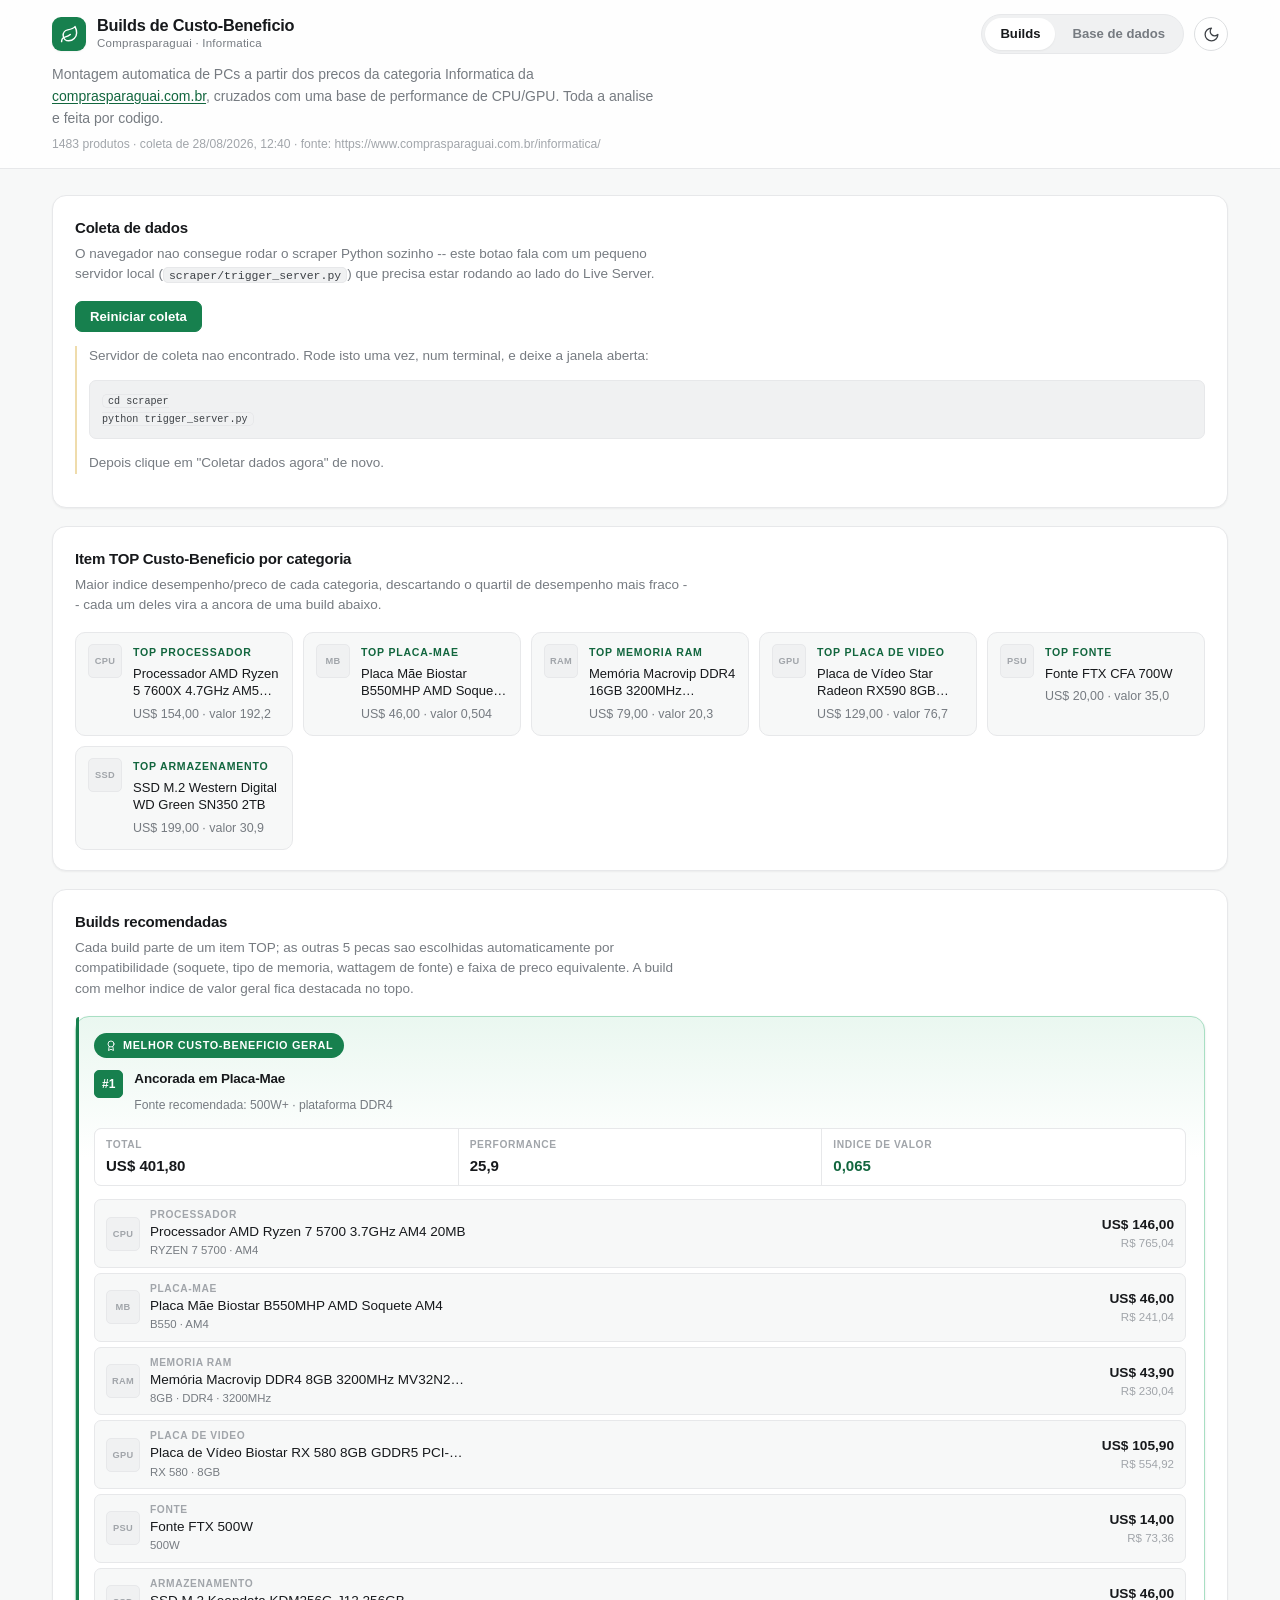
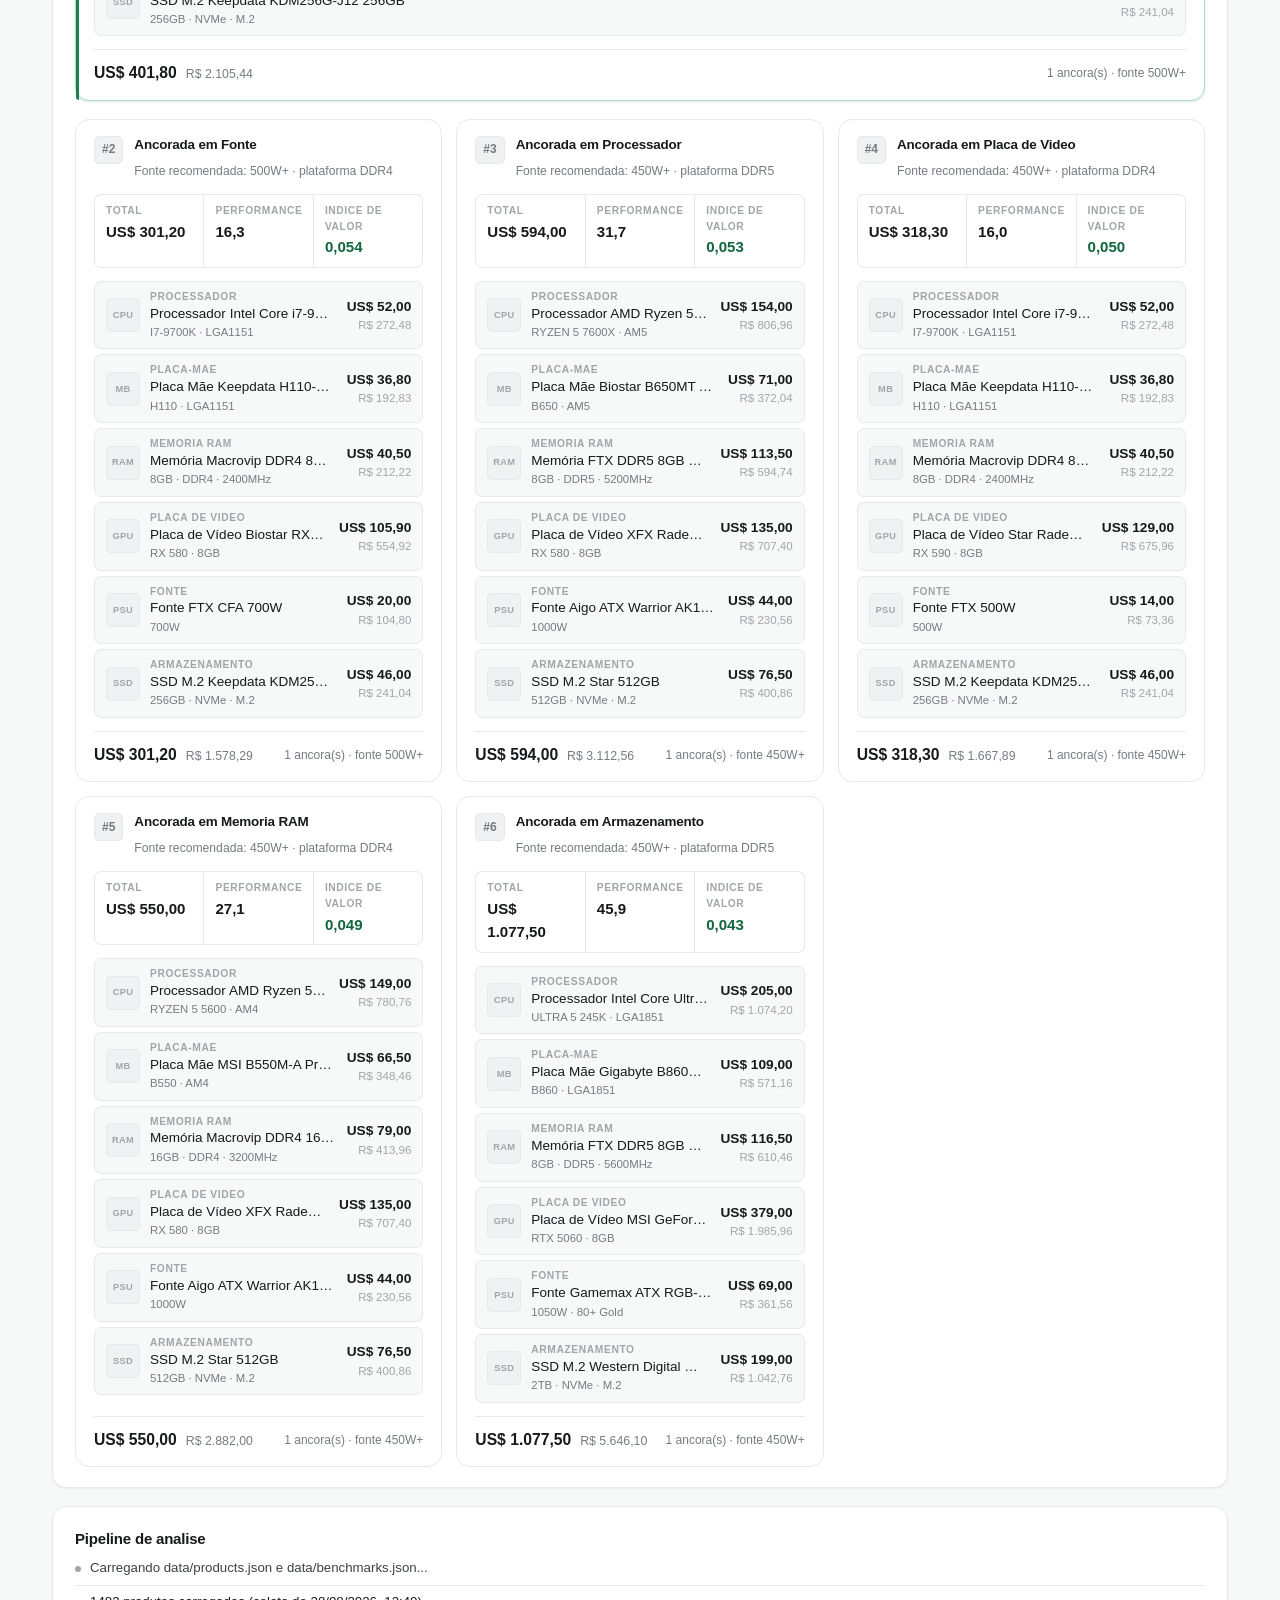
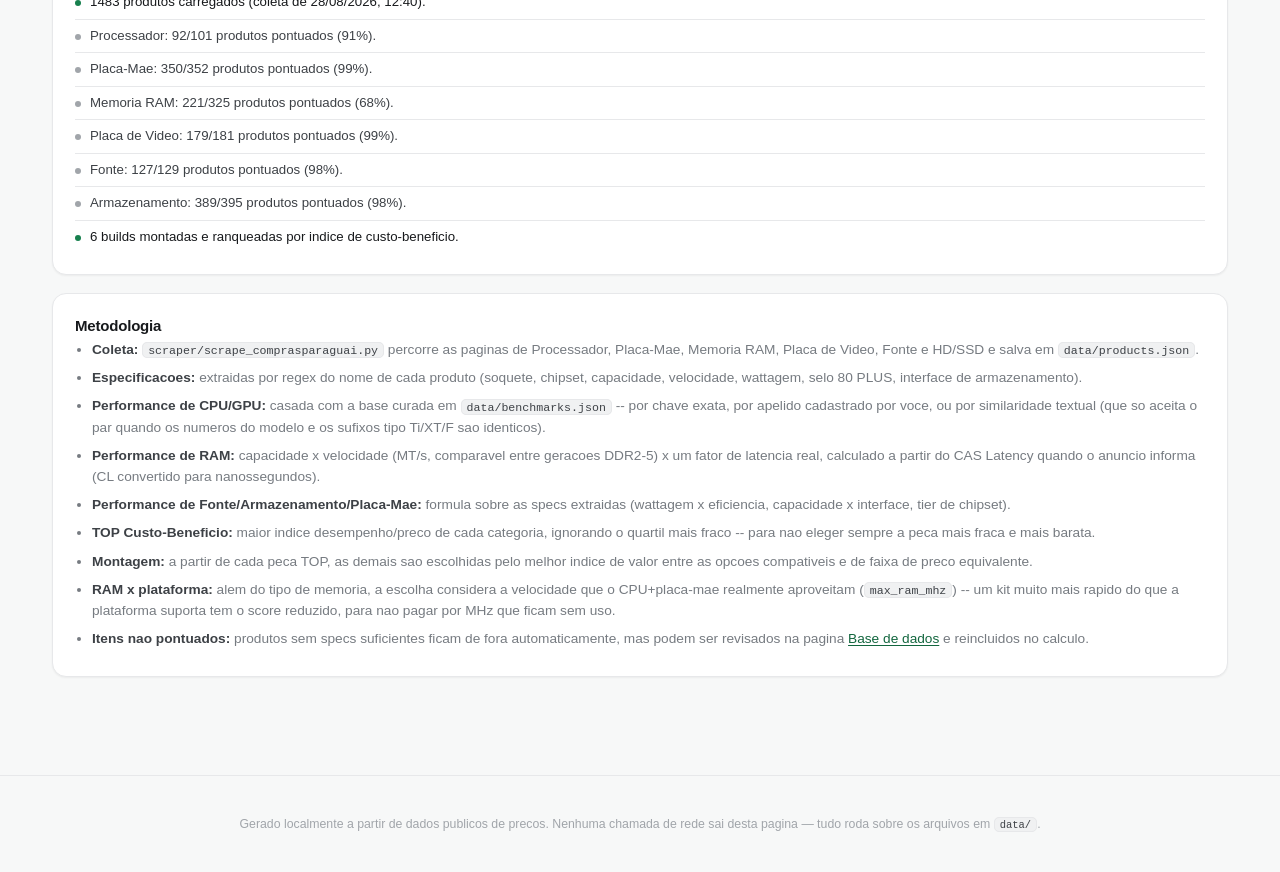
==== index.html @ a48b9f57 "Major Refactoring and Feature Additions of the entire backend and frontend codebase." ====
<!DOCTYPE html>
<html lang="pt-BR">
<head>
  <meta charset="UTF-8" />
  <meta name="viewport" content="width=device-width, initial-scale=1.0" />
  <meta name="color-scheme" content="light dark" />
  <title>Builds de Custo-Beneficio — Comprasparaguai Informatica</title>
  <link rel="stylesheet" href="css/style.css" />
  <!-- antes do <body>: aplicar o tema depois da pintura causaria um flash branco -->
  <script src="js/theme.js"></script>
</head>
<body>
  <header class="site-header">
    <div class="header-inner">
      <div class="brand-row">
        <div class="brand">
          <span class="brand-mark" aria-hidden="true">
            <svg viewBox="0 0 24 24" fill="none" stroke="currentColor" stroke-width="1.8" stroke-linecap="round" stroke-linejoin="round">
              <path d="M11 20A7 7 0 0 1 9.8 6.1C15.5 5 17 4.48 19 2c1 2 2 4.18 2 8 0 5.5-4.78 10-10 10Z"/>
              <path d="M2 21c0-3 1.85-5.36 5.08-6C9.5 14.52 12 13 13 12"/>
            </svg>
          </span>
          <div class="brand-text">
            <h1>Builds de Custo-Beneficio</h1>
            <div class="brand-sub">Comprasparaguai · Informatica</div>
          </div>
        </div>
        <div class="header-actions">
          <nav class="site-nav" aria-label="Secoes">
            <a href="index.html" class="active">Builds</a>
            <a href="catalogo.html">Base de dados</a>
          </nav>
          <button id="theme-toggle" class="theme-toggle" type="button" aria-label="Alternar tema">
            <svg class="icon-moon" viewBox="0 0 24 24" fill="none" stroke="currentColor" stroke-width="1.8" stroke-linecap="round" stroke-linejoin="round" aria-hidden="true">
              <path d="M12 3a6 6 0 0 0 9 9 9 9 0 1 1-9-9Z"/>
            </svg>
            <svg class="icon-sun" viewBox="0 0 24 24" fill="none" stroke="currentColor" stroke-width="1.8" stroke-linecap="round" stroke-linejoin="round" aria-hidden="true">
              <circle cx="12" cy="12" r="4"/>
              <path d="M12 2v2M12 20v2M4.93 4.93l1.41 1.41M17.66 17.66l1.41 1.41M2 12h2M20 12h2M6.34 17.66l-1.41 1.41M19.07 4.93l-1.41 1.41"/>
            </svg>
          </button>
        </div>
      </div>
      <p class="subtitle">
        Montagem automatica de PCs a partir dos precos da categoria Informatica da
        <a href="https://www.comprasparaguai.com.br/informatica/" target="_blank" rel="noopener noreferrer">comprasparaguai.com.br</a>,
        cruzados com uma base de performance de CPU/GPU. Toda a analise e feita por codigo.
      </p>
      <p class="data-meta" id="data-meta">carregando metadados...</p>
    </div>
  </header>

  <main class="container">
    <section class="panel">
      <h2>Coleta de dados</h2>
      <p class="panel-hint">
        O navegador nao consegue rodar o scraper Python sozinho -- este botao fala com um pequeno
        servidor local (<code>scraper/trigger_server.py</code>) que precisa estar rodando ao lado do
        Live Server.
      </p>
      <div class="scrape-control">
        <button id="scrape-btn" class="btn btn-primary">Coletar dados agora</button>
        <span id="scrape-indicator" class="scrape-indicator"></span>
      </div>
      <pre id="scrape-log" class="scrape-log" hidden></pre>
      <div id="scrape-help" class="scrape-help" hidden>
        <p>Servidor de coleta nao encontrado. Rode isto uma vez, num terminal, e deixe a janela aberta:</p>
        <pre><code>cd scraper
python trigger_server.py</code></pre>
        <p>Depois clique em "Coletar dados agora" de novo.</p>
      </div>
    </section>

    <section class="panel">
      <h2>Item TOP Custo-Beneficio por categoria</h2>
      <p class="panel-hint">
        Maior indice desempenho/preco de cada categoria, descartando o quartil de desempenho mais
        fraco -- cada um deles vira a ancora de uma build abaixo.
      </p>
      <div id="top-strip" class="top-strip"></div>
    </section>

    <section class="panel">
      <h2>Builds recomendadas</h2>
      <p class="panel-hint">
        Cada build parte de um item TOP; as outras 5 pecas sao escolhidas automaticamente por
        compatibilidade (soquete, tipo de memoria, wattagem de fonte) e faixa de preco equivalente.
        A build com melhor indice de valor geral fica destacada no topo.
      </p>
      <div id="builds-container" class="builds-container"></div>
    </section>

    <section class="panel">
      <h2>Pipeline de analise</h2>
      <div id="status-panel" class="status-panel"></div>
    </section>

    <section class="panel methodology">
      <h2>Metodologia</h2>
      <ul>
        <li><strong>Coleta:</strong> <code>scraper/scrape_comprasparaguai.py</code> percorre as paginas de Processador, Placa-Mae, Memoria RAM, Placa de Video, Fonte e HD/SSD e salva em <code>data/products.json</code>.</li>
        <li><strong>Especificacoes:</strong> extraidas por regex do nome de cada produto (soquete, chipset, capacidade, velocidade, wattagem, selo 80 PLUS, interface de armazenamento).</li>
        <li><strong>Performance de CPU/GPU:</strong> casada com a base curada em <code>data/benchmarks.json</code> -- por chave exata, por apelido cadastrado por voce, ou por similaridade textual (que so aceita o par quando os numeros do modelo e os sufixos tipo Ti/XT/F sao identicos).</li>
        <li><strong>Performance de RAM:</strong> capacidade x velocidade (MT/s, comparavel entre geracoes DDR2-5) x um fator de latencia real, calculado a partir do CAS Latency quando o anuncio informa (CL convertido para nanossegundos).</li>
        <li><strong>Performance de Fonte/Armazenamento/Placa-Mae:</strong> formula sobre as specs extraidas (wattagem x eficiencia, capacidade x interface, tier de chipset).</li>
        <li><strong>TOP Custo-Beneficio:</strong> maior indice desempenho/preco de cada categoria, ignorando o quartil mais fraco -- para nao eleger sempre a peca mais fraca e mais barata.</li>
        <li><strong>Montagem:</strong> a partir de cada peca TOP, as demais sao escolhidas pelo melhor indice de valor entre as opcoes compativeis e de faixa de preco equivalente.</li>
        <li><strong>RAM x plataforma:</strong> alem do tipo de memoria, a escolha considera a velocidade que o CPU+placa-mae realmente aproveitam (<code>max_ram_mhz</code>) -- um kit muito mais rapido do que a plataforma suporta tem o score reduzido, para nao pagar por MHz que ficam sem uso.</li>
        <li><strong>Itens nao pontuados:</strong> produtos sem specs suficientes ficam de fora automaticamente, mas podem ser revisados na pagina <a href="catalogo.html">Base de dados</a> e reincluidos no calculo.</li>
      </ul>
    </section>
  </main>

  <footer class="site-footer">
    <p>Gerado localmente a partir de dados publicos de precos. Nenhuma chamada de rede sai desta pagina — tudo roda sobre os arquivos em <code>data/</code>.</p>
  </footer>

  <script src="js/format.js"></script>
  <script src="js/ui.js"></script>
  <script src="js/matcher.js"></script>
  <script src="js/scoring.js"></script>
  <script src="js/builder.js"></script>
  <script src="js/render.js"></script>
  <script src="js/overrides.js"></script>
  <script src="js/scrape-control.js"></script>
  <script src="js/app.js"></script>
</body>
</html>
---- css/style.css ----
/* ==========================================================================
   Design system — Builds de Custo-Beneficio
   --------------------------------------------------------------------------
   Base neutra em preto e branco (escala de cinza sem tinta quente/fria) com
   um unico acento cromatico: verde-eco. A regra vale para toda a interface:
   cor so aparece onde ela CARREGA SIGNIFICADO (o item TOP, a melhor build, um
   estado de sucesso, o foco do teclado). Todo o resto e hierarquia de cinza +
   espacamento + peso tipografico. Isso mantem a leitura confortavel numa
   pagina que e, no fundo, uma tabela densa de numeros.

   Temas: claro e escuro. `data-theme` no <html> vence sempre (escolha
   explicita do usuario, ver js/theme.js); sem ele, segue o sistema via
   prefers-color-scheme. Todos os tokens semanticos sao redefinidos nos dois
   modos -- nenhuma cor e declarada apenas dentro de um bloco de tema.
   ========================================================================== */

:root {
  color-scheme: light;

  /* -------- escala neutra (a espinha dorsal da interface) -------- */
  --n-0:   #ffffff;
  --n-25:  #fcfcfd;
  --n-50:  #f7f8f8;
  --n-100: #f0f1f2;
  --n-150: #e7e8ea;
  --n-200: #dcdee0;
  --n-300: #c6c9cc;
  --n-400: #a1a5aa;
  --n-500: #767b81;
  --n-600: #575c62;
  --n-700: #3d4146;
  --n-800: #26292d;
  --n-900: #17191c;
  --n-950: #0b0c0e;

  /* -------- verde-eco: o unico acento -------- */
  --eco-50:  #eaf7f0;
  --eco-100: #d3efe1;
  --eco-200: #a8dfc3;
  --eco-300: #72c99f;
  --eco-400: #41b37c;
  --eco-500: #229960;
  --eco-600: #17804e;
  --eco-700: #12663e;
  --eco-800: #0e5031;
  --eco-900: #0a3c25;

  /* -------- superficies -------- */
  --bg:          var(--n-50);
  --bg-panel:    var(--n-0);
  --bg-elevated: var(--n-50);
  --bg-sunken:   var(--n-100);
  --bg-inset:    var(--n-100);
  --bg-hover:    var(--n-100);
  --bg-overlay:  rgba(11, 12, 14, 0.45);
  --bg-header:   rgba(255, 255, 255, 0.82);

  /* -------- bordas -------- */
  --border:        var(--n-200);
  --border-soft:   var(--n-150);
  --border-strong: var(--n-300);

  /* -------- texto -------- */
  --text:        var(--n-900);
  --text-soft:   var(--n-700);
  --text-muted:  var(--n-500);
  --text-faint:  var(--n-400);
  --text-invert: var(--n-0);

  /* -------- acento -------- */
  --accent:       var(--eco-600);
  --accent-hover: var(--eco-700);
  --accent-text:  var(--eco-700);
  --accent-soft:  var(--eco-50);
  --accent-line:  var(--eco-200);
  --accent-on:    #ffffff;

  /* -------- estados -------- */
  --ok:      var(--eco-600);
  --ok-soft: var(--eco-50);
  --ok-line: var(--eco-200);
  --warn:      #8a6314;
  --warn-soft: #fdf5e3;
  --warn-line: #efdcac;
  --danger:      #a12f2f;
  --danger-soft: #fbeeee;
  --danger-line: #eec9c9;

  /* -------- forma e profundidade -------- */
  --radius-lg: 14px;
  --radius:    10px;
  --radius-sm: 7px;
  --radius-xs: 5px;
  --shadow-xs: 0 1px 2px rgba(11, 12, 14, 0.05);
  --shadow-sm: 0 1px 3px rgba(11, 12, 14, 0.07), 0 1px 2px rgba(11, 12, 14, 0.04);
  --shadow-md: 0 4px 14px rgba(11, 12, 14, 0.08), 0 1px 3px rgba(11, 12, 14, 0.05);
  --shadow-lg: 0 18px 44px rgba(11, 12, 14, 0.16), 0 2px 8px rgba(11, 12, 14, 0.08);
  --ring: 0 0 0 3px var(--eco-200);

  /* -------- tipografia -------- */
  --font: "Inter", -apple-system, BlinkMacSystemFont, "Segoe UI Variable Text",
          "Segoe UI", Roboto, "Helvetica Neue", Arial, sans-serif;
  --font-mono: "Cascadia Code", "JetBrains Mono", "SF Mono", Consolas,
               "Liberation Mono", monospace;

  --max-w: 1220px;
}

/* Tema escuro do sistema -- so quando nao ha escolha explicita de tema claro. */
@media (prefers-color-scheme: dark) {
  :root:not([data-theme="light"]) {
    color-scheme: dark;

    --bg:          var(--n-950);
    --bg-panel:    #121417;
    --bg-elevated: #191c20;
    --bg-sunken:   #0f1113;
    --bg-inset:    #1c1f24;
    --bg-hover:    #1e2126;
    --bg-overlay:  rgba(0, 0, 0, 0.66);
    --bg-header:   rgba(18, 20, 23, 0.82);

    --border:        #2b2f35;
    --border-soft:   #23262b;
    --border-strong: #3b4046;

    --text:        #eceef0;
    --text-soft:   #c3c7cc;
    --text-muted:  #8f959c;
    --text-faint:  #6b7178;
    --text-invert: var(--n-950);

    --accent:       var(--eco-400);
    --accent-hover: var(--eco-300);
    --accent-text:  var(--eco-300);
    --accent-soft:  rgba(65, 179, 124, 0.13);
    --accent-line:  rgba(65, 179, 124, 0.34);
    --accent-on:    #07130d;

    --ok:      var(--eco-300);
    --ok-soft: rgba(65, 179, 124, 0.13);
    --ok-line: rgba(65, 179, 124, 0.32);
    --warn:      #e0b155;
    --warn-soft: rgba(224, 177, 85, 0.12);
    --warn-line: rgba(224, 177, 85, 0.3);
    --danger:      #f08a8a;
    --danger-soft: rgba(240, 138, 138, 0.12);
    --danger-line: rgba(240, 138, 138, 0.3);

    --shadow-xs: 0 1px 2px rgba(0, 0, 0, 0.4);
    --shadow-sm: 0 1px 3px rgba(0, 0, 0, 0.45);
    --shadow-md: 0 4px 16px rgba(0, 0, 0, 0.5);
    --shadow-lg: 0 20px 48px rgba(0, 0, 0, 0.62);
    --ring: 0 0 0 3px rgba(65, 179, 124, 0.35);
  }
}

/* Escolha explicita de tema escuro -- vence o prefers-color-scheme. */
:root[data-theme="dark"] {
  color-scheme: dark;

  --bg:          var(--n-950);
  --bg-panel:    #121417;
  --bg-elevated: #191c20;
  --bg-sunken:   #0f1113;
  --bg-inset:    #1c1f24;
  --bg-hover:    #1e2126;
  --bg-overlay:  rgba(0, 0, 0, 0.66);
  --bg-header:   rgba(18, 20, 23, 0.82);

  --border:        #2b2f35;
  --border-soft:   #23262b;
  --border-strong: #3b4046;

  --text:        #eceef0;
  --text-soft:   #c3c7cc;
  --text-muted:  #8f959c;
  --text-faint:  #6b7178;
  --text-invert: var(--n-950);

  --accent:       var(--eco-400);
  --accent-hover: var(--eco-300);
  --accent-text:  var(--eco-300);
  --accent-soft:  rgba(65, 179, 124, 0.13);
  --accent-line:  rgba(65, 179, 124, 0.34);
  --accent-on:    #07130d;

  --ok:      var(--eco-300);
  --ok-soft: rgba(65, 179, 124, 0.13);
  --ok-line: rgba(65, 179, 124, 0.32);
  --warn:      #e0b155;
  --warn-soft: rgba(224, 177, 85, 0.12);
  --warn-line: rgba(224, 177, 85, 0.3);
  --danger:      #f08a8a;
  --danger-soft: rgba(240, 138, 138, 0.12);
  --danger-line: rgba(240, 138, 138, 0.3);

  --shadow-xs: 0 1px 2px rgba(0, 0, 0, 0.4);
  --shadow-sm: 0 1px 3px rgba(0, 0, 0, 0.45);
  --shadow-md: 0 4px 16px rgba(0, 0, 0, 0.5);
  --shadow-lg: 0 20px 48px rgba(0, 0, 0, 0.62);
  --ring: 0 0 0 3px rgba(65, 179, 124, 0.35);
}

/* ============================================================ base ====== */

*,
*::before,
*::after {
  box-sizing: border-box;
}

html {
  -webkit-text-size-adjust: 100%;
}

body {
  margin: 0;
  background: var(--bg);
  color: var(--text);
  font-family: var(--font);
  font-size: 15px;
  line-height: 1.55;
  -webkit-font-smoothing: antialiased;
  -moz-osx-font-smoothing: grayscale;
}

h1, h2, h3, h4 {
  letter-spacing: -0.014em;
  color: var(--text);
}

a {
  color: var(--accent-text);
  text-underline-offset: 2px;
}

a:hover {
  color: var(--accent-hover);
}

code, kbd, samp, pre {
  font-family: var(--font-mono);
  font-size: 0.88em;
}

:where(button, a, input, select, textarea, summary):focus-visible {
  outline: 2px solid var(--accent);
  outline-offset: 2px;
  border-radius: var(--radius-xs);
}

/* numeros sempre alinhados em coluna -- a pagina inteira e comparacao */
.num,
.price-usd,
.price-brl,
.part-price-usd,
.part-price-brl,
.total-usd,
.total-brl,
.metric-value,
.bench-table td {
  font-variant-numeric: tabular-nums;
}

.visually-hidden {
  position: absolute;
  width: 1px;
  height: 1px;
  padding: 0;
  margin: -1px;
  overflow: hidden;
  clip: rect(0 0 0 0);
  white-space: nowrap;
  border: 0;
}

@media (prefers-reduced-motion: reduce) {
  *,
  *::before,
  *::after {
    animation-duration: 0.001ms !important;
    animation-iteration-count: 1 !important;
    transition-duration: 0.001ms !important;
    scroll-behavior: auto !important;
  }
}

/* ========================================================== header ====== */

.site-header {
  position: sticky;
  top: 0;
  z-index: 40;
  background: var(--bg-header);
  backdrop-filter: saturate(180%) blur(12px);
  -webkit-backdrop-filter: saturate(180%) blur(12px);
  border-bottom: 1px solid var(--border-soft);
}

.header-inner {
  max-width: var(--max-w);
  margin: 0 auto;
  padding: 14px 22px;
}

.brand-row {
  display: flex;
  align-items: center;
  justify-content: space-between;
  flex-wrap: wrap;
  gap: 12px;
}

.brand {
  display: flex;
  align-items: center;
  gap: 11px;
  min-width: 0;
}

.brand-mark {
  display: grid;
  place-items: center;
  width: 34px;
  height: 34px;
  flex-shrink: 0;
  border-radius: 9px;
  background: var(--accent);
  color: var(--accent-on);
  box-shadow: var(--shadow-xs);
}

.brand-mark svg {
  width: 19px;
  height: 19px;
}

.brand-text h1 {
  margin: 0;
  font-size: 1.02rem;
  font-weight: 650;
  line-height: 1.25;
}

.brand-text .brand-sub {
  font-size: 0.72rem;
  color: var(--text-muted);
  letter-spacing: 0.02em;
}

.header-actions {
  display: flex;
  align-items: center;
  gap: 10px;
}

.site-nav {
  display: flex;
  gap: 2px;
  background: var(--bg-sunken);
  border: 1px solid var(--border-soft);
  border-radius: 999px;
  padding: 3px;
}

.site-nav a {
  display: inline-block;
  padding: 6px 15px;
  border-radius: 999px;
  font-size: 0.82rem;
  font-weight: 550;
  text-decoration: none;
  color: var(--text-muted);
  transition: color 0.14s ease, background 0.14s ease;
}

.site-nav a:hover {
  color: var(--text);
}

.site-nav a.active {
  background: var(--bg-panel);
  color: var(--text);
  box-shadow: var(--shadow-xs);
}

.theme-toggle {
  display: grid;
  place-items: center;
  width: 34px;
  height: 34px;
  padding: 0;
  border: 1px solid var(--border);
  border-radius: 999px;
  background: var(--bg-panel);
  color: var(--text-soft);
  cursor: pointer;
  transition: border-color 0.14s ease, color 0.14s ease;
}

.theme-toggle:hover {
  border-color: var(--border-strong);
  color: var(--text);
}

.theme-toggle svg {
  width: 17px;
  height: 17px;
}

.theme-toggle .icon-sun { display: none; }
.theme-toggle .icon-moon { display: block; }
:root[data-theme="dark"] .theme-toggle .icon-sun { display: block; }
:root[data-theme="dark"] .theme-toggle .icon-moon { display: none; }
@media (prefers-color-scheme: dark) {
  :root:not([data-theme="light"]) .theme-toggle .icon-sun { display: block; }
  :root:not([data-theme="light"]) .theme-toggle .icon-moon { display: none; }
}

.subtitle {
  color: var(--text-muted);
  margin: 10px 0 0;
  max-width: 78ch;
  font-size: 0.875rem;
}

.data-meta {
  color: var(--text-faint);
  font-size: 0.76rem;
  margin: 6px 0 0;
  font-variant-numeric: tabular-nums;
}

/* ========================================================== layout ====== */

.container {
  max-width: var(--max-w);
  margin: 0 auto;
  padding: 26px 22px 80px;
}

.panel {
  background: var(--bg-panel);
  border: 1px solid var(--border-soft);
  border-radius: var(--radius-lg);
  padding: 20px 22px;
  margin-bottom: 18px;
  box-shadow: var(--shadow-xs);
}

.panel-head {
  display: flex;
  align-items: baseline;
  justify-content: space-between;
  gap: 14px;
  flex-wrap: wrap;
}

.panel h2 {
  margin: 0 0 2px;
  font-size: 0.94rem;
  font-weight: 640;
}

.panel h3 {
  margin: 0 0 8px;
  font-size: 0.84rem;
  font-weight: 620;
}

.panel-hint {
  color: var(--text-muted);
  font-size: 0.845rem;
  margin: 4px 0 16px;
  max-width: 82ch;
}

.panel-hint:last-child {
  margin-bottom: 0;
}

.eyebrow {
  font-size: 0.68rem;
  font-weight: 660;
  letter-spacing: 0.08em;
  text-transform: uppercase;
  color: var(--text-faint);
}

.divider {
  height: 1px;
  background: var(--border-soft);
  border: 0;
  margin: 18px 0;
}

/* ======================================================== controles ===== */

.btn {
  display: inline-flex;
  align-items: center;
  justify-content: center;
  gap: 7px;
  border: 1px solid var(--border);
  background: var(--bg-panel);
  color: var(--text);
  font-size: 0.82rem;
  font-weight: 570;
  font-family: inherit;
  padding: 7px 14px;
  border-radius: var(--radius-sm);
  cursor: pointer;
  white-space: nowrap;
  transition: background 0.14s ease, border-color 0.14s ease, color 0.14s ease;
}

.btn:hover {
  background: var(--bg-hover);
  border-color: var(--border-strong);
}

.btn:disabled {
  opacity: 0.45;
  cursor: not-allowed;
}

.btn svg {
  width: 15px;
  height: 15px;
  flex-shrink: 0;
}

.btn-primary {
  background: var(--accent);
  border-color: var(--accent);
  color: var(--accent-on);
}

.btn-primary:hover:not(:disabled) {
  background: var(--accent-hover);
  border-color: var(--accent-hover);
  color: var(--accent-on);
}

.btn-ghost {
  background: transparent;
}

.btn-danger-ghost {
  background: transparent;
  color: var(--danger);
  border-color: var(--danger-line);
}

.btn-danger-ghost:hover {
  background: var(--danger-soft);
  border-color: var(--danger);
  color: var(--danger);
}

.btn-sm {
  font-size: 0.76rem;
  padding: 5px 11px;
}

.btn-link {
  border: 0;
  background: none;
  padding: 0;
  color: var(--accent-text);
  font-size: 0.8rem;
  font-weight: 570;
  font-family: inherit;
  cursor: pointer;
  text-decoration: underline;
  text-underline-offset: 2px;
}

.file-btn {
  position: relative;
  display: inline-flex;
}

.toolbar {
  display: flex;
  flex-wrap: wrap;
  gap: 9px;
  align-items: center;
  margin-bottom: 14px;
}

.toolbar:last-child {
  margin-bottom: 0;
}

.toolbar-spacer {
  flex: 1 1 auto;
}

.chip-group {
  display: flex;
  flex-wrap: wrap;
  gap: 5px;
}

.chip-btn {
  display: inline-flex;
  align-items: center;
  gap: 6px;
  border: 1px solid var(--border);
  background: var(--bg-panel);
  color: var(--text-muted);
  font-size: 0.79rem;
  font-weight: 520;
  font-family: inherit;
  padding: 5px 13px;
  border-radius: 999px;
  cursor: pointer;
  transition: border-color 0.14s ease, color 0.14s ease, background 0.14s ease;
}

.chip-btn:hover {
  border-color: var(--border-strong);
  color: var(--text);
}

.chip-btn.active {
  background: var(--accent-soft);
  border-color: var(--accent-line);
  color: var(--accent-text);
  font-weight: 620;
}

.chip-count {
  font-size: 0.72rem;
  font-variant-numeric: tabular-nums;
  color: var(--text-faint);
}

.chip-btn.active .chip-count {
  color: var(--accent-text);
  opacity: 0.75;
}

.search-wrap {
  position: relative;
  flex: 1 1 220px;
  min-width: 200px;
  display: flex;
  align-items: center;
}

.search-wrap svg {
  position: absolute;
  left: 11px;
  width: 15px;
  height: 15px;
  color: var(--text-faint);
  pointer-events: none;
}

.search-input {
  width: 100%;
  padding: 8px 12px 8px 33px;
  border: 1px solid var(--border);
  border-radius: var(--radius-sm);
  background: var(--bg-panel);
  color: var(--text);
  font-size: 0.85rem;
  font-family: inherit;
}

.search-input::placeholder {
  color: var(--text-faint);
}

.search-input:focus {
  outline: none;
  border-color: var(--accent);
  box-shadow: var(--ring);
}

.field label,
.field > .field-label {
  display: block;
  font-size: 0.7rem;
  font-weight: 600;
  letter-spacing: 0.045em;
  text-transform: uppercase;
  color: var(--text-muted);
  margin-bottom: 5px;
}

.field input,
.field select {
  width: 100%;
  padding: 7px 10px;
  border: 1px solid var(--border);
  border-radius: var(--radius-sm);
  background: var(--bg-panel);
  color: var(--text);
  font-size: 0.85rem;
  font-family: inherit;
}

.field input:focus,
.field select:focus {
  outline: none;
  border-color: var(--accent);
  box-shadow: var(--ring);
}

.field-hint {
  font-size: 0.72rem;
  color: var(--text-faint);
  margin-top: 4px;
}

.select-inline {
  padding: 6px 10px;
  border: 1px solid var(--border);
  border-radius: var(--radius-sm);
  background: var(--bg-panel);
  color: var(--text);
  font-size: 0.79rem;
  font-family: inherit;
  cursor: pointer;
}

.select-inline:focus {
  outline: none;
  border-color: var(--accent);
  box-shadow: var(--ring);
}

.switch {
  display: inline-flex;
  align-items: center;
  gap: 8px;
  font-size: 0.8rem;
  color: var(--text-soft);
  cursor: pointer;
  user-select: none;
}

.switch input {
  accent-color: var(--accent);
  width: 15px;
  height: 15px;
  cursor: pointer;
}

/* ============================================================ coleta ==== */

.scrape-control {
  display: flex;
  align-items: center;
  gap: 12px;
  flex-wrap: wrap;
}

.scrape-indicator {
  display: inline-flex;
  align-items: center;
  gap: 7px;
  font-size: 0.8rem;
  color: var(--text-muted);
}

.scrape-indicator::before {
  content: "";
  width: 7px;
  height: 7px;
  border-radius: 999px;
  background: currentColor;
  opacity: 0;
}

.scrape-indicator--running { color: var(--warn); font-weight: 560; }
.scrape-indicator--ok      { color: var(--ok); font-weight: 560; }
.scrape-indicator--error   { color: var(--danger); font-weight: 560; }

.scrape-indicator--running::before,
.scrape-indicator--ok::before,
.scrape-indicator--error::before {
  opacity: 1;
}

.scrape-indicator--running::before {
  animation: pulse 1.4s ease-in-out infinite;
}

@keyframes pulse {
  0%, 100% { opacity: 1; transform: scale(1); }
  50%      { opacity: 0.35; transform: scale(0.8); }
}

.scrape-log {
  margin: 12px 0 0;
  padding: 11px 13px;
  background: var(--bg-inset);
  border: 1px solid var(--border-soft);
  border-radius: var(--radius-sm);
  font-size: 0.745rem;
  line-height: 1.6;
  color: var(--text-muted);
  max-height: 190px;
  overflow-y: auto;
  white-space: pre-wrap;
}

.scrape-help {
  margin-top: 12px;
  font-size: 0.845rem;
  color: var(--text-muted);
  border-left: 2px solid var(--warn-line);
  padding-left: 12px;
}

.scrape-help pre {
  background: var(--bg-inset);
  border: 1px solid var(--border-soft);
  border-radius: var(--radius-sm);
  padding: 10px 12px;
  overflow-x: auto;
  color: var(--text-soft);
}

/* ======================================================= status log ===== */

.status-log {
  list-style: none;
  margin: 0;
  padding: 0;
  font-size: 0.83rem;
}

.status-line {
  display: flex;
  align-items: flex-start;
  gap: 9px;
  padding: 6px 0;
  border-bottom: 1px solid var(--border-soft);
  color: var(--text-soft);
}

.status-line:last-child {
  border-bottom: none;
}

.status-line::before {
  content: "";
  width: 6px;
  height: 6px;
  margin-top: 8px;
  flex-shrink: 0;
  border-radius: 999px;
  background: var(--n-400);
}

.status-ok::before    { background: var(--ok); }
.status-warn::before  { background: var(--warn); }
.status-error::before { background: var(--danger); }

.status-ok    { color: var(--text); }
.status-warn  { color: var(--warn); }
.status-error { color: var(--danger); font-weight: 560; }

/* ========================================================= top strip ==== */

.top-strip {
  display: grid;
  grid-template-columns: repeat(auto-fit, minmax(190px, 1fr));
  gap: 10px;
}

.top-chip {
  display: flex;
  gap: 11px;
  align-items: flex-start;
  background: var(--bg-elevated);
  border: 1px solid var(--border-soft);
  border-radius: var(--radius);
  padding: 11px 12px;
  text-decoration: none;
  color: inherit;
  transition: border-color 0.14s ease, background 0.14s ease;
}

a.top-chip:hover {
  border-color: var(--accent-line);
  background: var(--bg-panel);
  color: inherit;
}

.top-chip-body {
  min-width: 0;
  flex: 1;
}

.top-chip-label {
  font-size: 0.66rem;
  text-transform: uppercase;
  letter-spacing: 0.075em;
  color: var(--accent-text);
  font-weight: 680;
  margin-bottom: 4px;
}

.top-chip-name {
  font-size: 0.815rem;
  font-weight: 520;
  line-height: 1.35;
  display: -webkit-box;
  -webkit-line-clamp: 2;
  line-clamp: 2;
  -webkit-box-orient: vertical;
  overflow: hidden;
}

.top-chip-name.muted {
  color: var(--text-faint);
  font-weight: 400;
}

.top-chip-price {
  color: var(--text-muted);
  font-size: 0.78rem;
  margin-top: 5px;
  font-variant-numeric: tabular-nums;
}

/* ============================================================ thumbs ==== */

.thumb {
  width: 44px;
  height: 44px;
  flex-shrink: 0;
  border-radius: var(--radius-xs);
  border: 1px solid var(--border-soft);
  background: var(--n-0);
  object-fit: contain;
  padding: 2px;
}

.thumb--sm {
  width: 34px;
  height: 34px;
}

.thumb--empty {
  display: grid;
  place-items: center;
  background: var(--bg-inset);
  color: var(--text-faint);
  font-size: 0.58rem;
  font-weight: 660;
  letter-spacing: 0.04em;
}

/* ======================================================= build cards ==== */

.builds-container {
  display: flex;
  flex-direction: column;
  gap: 18px;
}

.builds-grid {
  display: grid;
  grid-template-columns: repeat(auto-fit, minmax(340px, 1fr));
  gap: 14px;
}

.build-card {
  position: relative;
  display: flex;
  flex-direction: column;
  background: var(--bg-panel);
  border: 1px solid var(--border-soft);
  border-radius: var(--radius-lg);
  padding: 16px 18px 14px;
  transition: border-color 0.14s ease, box-shadow 0.14s ease;
}

.build-card:hover {
  border-color: var(--border);
  box-shadow: var(--shadow-sm);
}

.build-card--best {
  border-color: var(--accent-line);
  box-shadow: var(--shadow-sm);
  background:
    linear-gradient(180deg, var(--accent-soft) 0%, transparent 140px),
    var(--bg-panel);
}

.build-card--best::before {
  content: "";
  position: absolute;
  inset: 0 auto 0 0;
  width: 3px;
  border-radius: var(--radius-lg) 0 0 var(--radius-lg);
  background: var(--accent);
}

.best-badge {
  display: inline-flex;
  align-items: center;
  gap: 6px;
  align-self: flex-start;
  background: var(--accent);
  color: var(--accent-on);
  font-weight: 660;
  font-size: 0.68rem;
  letter-spacing: 0.06em;
  text-transform: uppercase;
  padding: 4px 11px;
  border-radius: 999px;
  margin-bottom: 12px;
}

.best-badge svg {
  width: 12px;
  height: 12px;
}

.build-header {
  display: flex;
  align-items: flex-start;
  gap: 11px;
  margin-bottom: 13px;
}

.build-rank {
  display: grid;
  place-items: center;
  min-width: 28px;
  height: 28px;
  padding: 0 7px;
  flex-shrink: 0;
  border-radius: var(--radius-xs);
  background: var(--bg-inset);
  border: 1px solid var(--border-soft);
  font-size: 0.75rem;
  font-weight: 680;
  color: var(--text-muted);
  font-variant-numeric: tabular-nums;
}

.build-card--best .build-rank {
  background: var(--accent);
  border-color: var(--accent);
  color: var(--accent-on);
}

.build-title-wrap {
  min-width: 0;
}

.build-title {
  margin: 0;
  font-size: 0.94rem;
  font-weight: 620;
  line-height: 1.35;
}

.build-subtitle {
  color: var(--text-muted);
  font-size: 0.76rem;
  margin-top: 2px;
}

.build-metrics {
  display: grid;
  grid-template-columns: repeat(3, minmax(0, 1fr));
  gap: 1px;
  background: var(--border-soft);
  border: 1px solid var(--border-soft);
  border-radius: var(--radius-sm);
  overflow: hidden;
  margin-bottom: 13px;
}

.metric {
  background: var(--bg-panel);
  padding: 8px 11px;
}

.metric-label {
  font-size: 0.64rem;
  text-transform: uppercase;
  letter-spacing: 0.06em;
  color: var(--text-faint);
  font-weight: 620;
}

.metric-value {
  font-size: 0.94rem;
  font-weight: 650;
  margin-top: 1px;
}

.metric-value.accent {
  color: var(--accent-text);
}

.parts-list {
  display: flex;
  flex-direction: column;
  gap: 5px;
  margin-bottom: 13px;
}

.part-row {
  display: flex;
  justify-content: space-between;
  align-items: center;
  gap: 12px;
  background: var(--bg-elevated);
  border: 1px solid var(--border-soft);
  border-radius: var(--radius-sm);
  padding: 7px 11px;
  text-decoration: none;
  color: inherit;
  transition: border-color 0.14s ease, background 0.14s ease;
}

.part-row:hover {
  border-color: var(--accent-line);
  background: var(--bg-panel);
  color: inherit;
}

.part-left {
  display: flex;
  align-items: center;
  gap: 10px;
  min-width: 0;
}

.part-info {
  min-width: 0;
}

.part-category {
  display: flex;
  align-items: center;
  gap: 6px;
  font-size: 0.64rem;
  text-transform: uppercase;
  letter-spacing: 0.06em;
  color: var(--text-faint);
  font-weight: 660;
}

.part-name {
  font-size: 0.845rem;
  line-height: 1.35;
  white-space: nowrap;
  overflow: hidden;
  text-overflow: ellipsis;
  max-width: 42ch;
}

.part-specs {
  font-size: 0.71rem;
  color: var(--text-muted);
  margin-top: 1px;
  white-space: nowrap;
  overflow: hidden;
  text-overflow: ellipsis;
  max-width: 42ch;
  font-variant-numeric: tabular-nums;
}

.part-manual-tag {
  display: inline-block;
  font-size: 0.62rem;
  color: var(--accent-text);
  background: var(--accent-soft);
  border: 1px solid var(--accent-line);
  border-radius: 999px;
  padding: 0 6px;
  letter-spacing: 0.03em;
}

.part-right {
  text-align: right;
  flex-shrink: 0;
}

.part-price-usd {
  font-weight: 620;
  font-size: 0.855rem;
}

.part-price-brl {
  color: var(--text-faint);
  font-size: 0.72rem;
}

.build-footer {
  display: flex;
  justify-content: space-between;
  align-items: center;
  gap: 12px;
  flex-wrap: wrap;
  border-top: 1px solid var(--border-soft);
  padding-top: 11px;
  margin-top: auto;
  font-size: 0.82rem;
}

.build-totals {
  display: flex;
  gap: 9px;
  align-items: baseline;
}

.total-usd {
  font-weight: 700;
  font-size: 0.98rem;
}

.total-brl {
  color: var(--text-muted);
  font-size: 0.77rem;
}

.psu-note {
  color: var(--text-muted);
  font-size: 0.75rem;
}

.build-notes {
  margin-top: 10px;
  display: flex;
  flex-direction: column;
  gap: 5px;
}

.build-note {
  display: flex;
  gap: 7px;
  align-items: flex-start;
  color: var(--warn);
  font-size: 0.75rem;
  background: var(--warn-soft);
  border: 1px solid var(--warn-line);
  border-radius: var(--radius-xs);
  padding: 6px 9px;
}

.build-note svg {
  width: 13px;
  height: 13px;
  flex-shrink: 0;
  margin-top: 2px;
}

/* ========================================================= genericos ==== */

.empty-state {
  color: var(--text-muted);
  padding: 30px 20px;
  text-align: center;
  font-size: 0.87rem;
  border: 1px dashed var(--border);
  border-radius: var(--radius);
  background: var(--bg-elevated);
}

.empty-state strong {
  display: block;
  color: var(--text);
  font-weight: 600;
  margin-bottom: 3px;
}

.skeleton {
  border-radius: var(--radius);
  background: linear-gradient(90deg, var(--bg-inset) 25%, var(--bg-hover) 37%, var(--bg-inset) 63%);
  background-size: 400% 100%;
  animation: shimmer 1.3s ease-in-out infinite;
}

@keyframes shimmer {
  0%   { background-position: 100% 0; }
  100% { background-position: -100% 0; }
}

.methodology ul {
  margin: 0;
  padding-left: 17px;
  color: var(--text-muted);
  font-size: 0.855rem;
}

.methodology li {
  margin-bottom: 7px;
}

.methodology strong {
  color: var(--text-soft);
}

.methodology code,
.panel-hint code,
.site-footer code,
.scrape-help code,
.decision-note code {
  background: var(--bg-inset);
  border: 1px solid var(--border-soft);
  padding: 0.5px 5px;
  border-radius: var(--radius-xs);
  color: var(--text-soft);
  font-size: 0.85em;
}

.site-footer {
  text-align: center;
  color: var(--text-faint);
  font-size: 0.77rem;
  padding: 26px 22px;
  border-top: 1px solid var(--border-soft);
}

/* ========================================================== catalogo ==== */

.catalog-summary {
  color: var(--text-muted);
  font-size: 0.815rem;
  margin: 0;
  font-variant-numeric: tabular-nums;
}

.catalog-list {
  display: flex;
  flex-direction: column;
  gap: 8px;
}

.catalog-item {
  background: var(--bg-panel);
  border: 1px solid var(--border-soft);
  border-radius: var(--radius);
  padding: 12px 14px;
  transition: border-color 0.14s ease;
}

.catalog-item:hover {
  border-color: var(--border);
}

.catalog-item--open {
  border-color: var(--accent-line);
  box-shadow: var(--shadow-sm);
}

.catalog-item-head {
  display: flex;
  justify-content: space-between;
  align-items: flex-start;
  gap: 13px;
}

.catalog-item-left {
  display: flex;
  gap: 11px;
  min-width: 0;
  flex: 1;
}

.catalog-item-main {
  min-width: 0;
  flex: 1;
}

.catalog-badges {
  display: flex;
  flex-wrap: wrap;
  gap: 5px;
  margin-bottom: 5px;
}

.catalog-item-name {
  display: block;
  font-weight: 570;
  font-size: 0.885rem;
  line-height: 1.35;
  text-decoration: none;
  color: var(--text);
}

.catalog-item-name:hover {
  color: var(--accent-text);
  text-decoration: underline;
}

.catalog-item-meta {
  color: var(--text-faint);
  font-size: 0.755rem;
  margin-top: 3px;
  font-variant-numeric: tabular-nums;
}

.catalog-item-score {
  display: flex;
  flex-wrap: wrap;
  gap: 10px;
  margin-top: 6px;
  font-size: 0.755rem;
  color: var(--text-muted);
  font-variant-numeric: tabular-nums;
}

.catalog-item-score b {
  color: var(--accent-text);
  font-weight: 640;
}

.catalog-item-price {
  text-align: right;
  flex-shrink: 0;
}

.catalog-item-price .price-usd {
  font-weight: 660;
  font-size: 0.92rem;
}

.catalog-item-price .price-brl {
  color: var(--text-faint);
  font-size: 0.74rem;
}

.catalog-actions {
  display: flex;
  gap: 6px;
  flex-wrap: wrap;
  align-items: center;
  margin-top: 10px;
}

.status-badge {
  display: inline-flex;
  align-items: center;
  gap: 5px;
  font-size: 0.655rem;
  text-transform: uppercase;
  letter-spacing: 0.055em;
  font-weight: 680;
  padding: 2.5px 8px;
  border-radius: 999px;
  border: 1px solid transparent;
}

.status-badge.scored  { background: var(--ok-soft);     color: var(--ok);          border-color: var(--ok-line); }
.status-badge.pending { background: var(--warn-soft);   color: var(--warn);        border-color: var(--warn-line); }
.status-badge.added   { background: var(--accent-soft); color: var(--accent-text); border-color: var(--accent-line); }
.status-badge.ignored { background: var(--bg-inset);    color: var(--text-muted);  border-color: var(--border-soft); }

.cat-badge {
  display: inline-flex;
  align-items: center;
  font-size: 0.655rem;
  text-transform: uppercase;
  letter-spacing: 0.055em;
  font-weight: 620;
  padding: 2.5px 8px;
  border-radius: 999px;
  background: var(--bg-inset);
  border: 1px solid var(--border-soft);
  color: var(--text-muted);
}

.spec-tags {
  display: flex;
  flex-wrap: wrap;
  gap: 4px;
  margin-top: 7px;
}

.spec-tag {
  font-size: 0.715rem;
  background: var(--bg-inset);
  border: 1px solid var(--border-soft);
  border-radius: var(--radius-xs);
  padding: 1.5px 7px;
  color: var(--text-muted);
  font-variant-numeric: tabular-nums;
}

.spec-tag b {
  color: var(--text-soft);
  font-weight: 600;
}

.spec-tag--edited {
  background: var(--accent-soft);
  border-color: var(--accent-line);
  color: var(--accent-text);
}

.extra-filters {
  display: grid;
  grid-template-columns: repeat(auto-fit, minmax(155px, 1fr));
  gap: 10px;
  align-items: end;
  padding: 13px;
  background: var(--bg-elevated);
  border: 1px solid var(--border-soft);
  border-radius: var(--radius);
}

.extra-filters .extra-filter-field {
  margin: 0;
}

.extra-filters .btn {
  align-self: end;
}

/* ========================================================== revisao ===== */

.review-panel {
  margin-top: 13px;
  padding-top: 13px;
  border-top: 1px dashed var(--border);
}

.review-reason {
  display: flex;
  gap: 9px;
  align-items: flex-start;
  font-size: 0.795rem;
  line-height: 1.5;
  color: var(--text-soft);
  background: var(--bg-elevated);
  border: 1px solid var(--border-soft);
  border-left: 2px solid var(--border-strong);
  border-radius: var(--radius-xs);
  padding: 9px 11px;
  margin-bottom: 12px;
}

.review-reason svg {
  width: 15px;
  height: 15px;
  flex-shrink: 0;
  margin-top: 2px;
}

.review-reason--warn {
  background: var(--warn-soft);
  border-color: var(--warn-line);
  border-left-color: var(--warn);
  color: var(--warn);
}

.review-reason--info {
  background: var(--accent-soft);
  border-color: var(--accent-line);
  border-left-color: var(--accent);
  color: var(--accent-text);
}

.review-form-grid {
  display: grid;
  grid-template-columns: repeat(auto-fit, minmax(158px, 1fr));
  gap: 10px;
  margin-bottom: 12px;
}

.review-preview {
  display: flex;
  gap: 9px;
  align-items: flex-start;
  font-size: 0.815rem;
  padding: 9px 11px;
  border-radius: var(--radius-sm);
  margin-bottom: 12px;
  border: 1px solid transparent;
}

.review-preview svg {
  width: 15px;
  height: 15px;
  flex-shrink: 0;
  margin-top: 2px;
}

.review-preview.ok {
  background: var(--ok-soft);
  color: var(--ok);
  border-color: var(--ok-line);
}

.review-preview.fail {
  background: var(--bg-inset);
  color: var(--text-muted);
  border-color: var(--border-soft);
}

.review-actions {
  display: flex;
  gap: 7px;
  flex-wrap: wrap;
  align-items: center;
}

.decision-note {
  font-size: 0.765rem;
  color: var(--text-muted);
  margin: 8px 0 0;
}

.decision-note--ok    { color: var(--ok); }
.decision-note--error { color: var(--danger); }

.benchmark-add-panel {
  margin-top: 13px;
  padding: 13px 14px;
  background: var(--accent-soft);
  border: 1px solid var(--accent-line);
  border-radius: var(--radius);
}

.benchmark-add-title {
  display: flex;
  align-items: center;
  gap: 7px;
  font-size: 0.815rem;
  font-weight: 640;
  color: var(--accent-text);
  margin-bottom: 5px;
}

.benchmark-add-title svg {
  width: 14px;
  height: 14px;
  flex-shrink: 0;
}

.benchmark-search-line {
  font-size: 0.795rem;
  color: var(--text-soft);
  margin-bottom: 10px;
}

.benchmark-search-line a {
  font-weight: 600;
}

/* ==================================================== base de benchmark = */

.bench-table-wrap {
  overflow-x: auto;
  border: 1px solid var(--border-soft);
  border-radius: var(--radius);
}

.bench-table {
  width: 100%;
  border-collapse: collapse;
  font-size: 0.82rem;
  min-width: 640px;
}

.bench-table th {
  text-align: left;
  font-size: 0.66rem;
  text-transform: uppercase;
  letter-spacing: 0.06em;
  font-weight: 660;
  color: var(--text-faint);
  padding: 9px 12px;
  background: var(--bg-elevated);
  border-bottom: 1px solid var(--border-soft);
  white-space: nowrap;
}

.bench-table td {
  padding: 8px 12px;
  border-bottom: 1px solid var(--border-soft);
  color: var(--text-soft);
  vertical-align: middle;
}

.bench-table tbody tr:last-child td {
  border-bottom: none;
}

.bench-table tbody tr:hover td {
  background: var(--bg-elevated);
}

.bench-table .col-key {
  font-family: var(--font-mono);
  font-size: 0.79rem;
  color: var(--text);
  white-space: nowrap;
}

.bench-table .col-actions {
  text-align: right;
  white-space: nowrap;
}

.bench-table .col-num {
  text-align: right;
  font-variant-numeric: tabular-nums;
}

.bench-edit-input {
  width: 92px;
  padding: 4px 7px;
  border: 1px solid var(--border);
  border-radius: var(--radius-xs);
  background: var(--bg-panel);
  color: var(--text);
  font-size: 0.79rem;
  font-family: inherit;
  text-align: right;
  font-variant-numeric: tabular-nums;
}

.bench-edit-input:focus {
  outline: none;
  border-color: var(--accent);
  box-shadow: var(--ring);
}

.origin-tag {
  display: inline-flex;
  align-items: center;
  font-size: 0.635rem;
  text-transform: uppercase;
  letter-spacing: 0.05em;
  font-weight: 660;
  padding: 2px 7px;
  border-radius: 999px;
  border: 1px solid var(--border-soft);
  background: var(--bg-inset);
  color: var(--text-muted);
  white-space: nowrap;
}

.origin-tag--custom {
  background: var(--accent-soft);
  border-color: var(--accent-line);
  color: var(--accent-text);
}

.origin-tag--edited {
  background: var(--warn-soft);
  border-color: var(--warn-line);
  color: var(--warn);
}

.tuning-grid {
  display: grid;
  grid-template-columns: repeat(auto-fit, minmax(230px, 1fr));
  gap: 12px;
}

.tuning-group {
  border: 1px solid var(--border-soft);
  border-radius: var(--radius);
  padding: 13px;
  background: var(--bg-elevated);
}

.tuning-group h3 {
  margin: 0 0 3px;
  font-size: 0.78rem;
  font-weight: 640;
}

.tuning-group .tuning-note {
  font-size: 0.72rem;
  color: var(--text-faint);
  margin: 0 0 10px;
  line-height: 1.45;
}

.tuning-rows {
  display: flex;
  flex-direction: column;
  gap: 8px;
}

.tuning-row {
  display: grid;
  grid-template-columns: 1fr 96px;
  align-items: center;
  gap: 9px;
}

.tuning-row label {
  font-size: 0.775rem;
  color: var(--text-soft);
}

.tuning-row input {
  padding: 5px 8px;
  border: 1px solid var(--border);
  border-radius: var(--radius-xs);
  background: var(--bg-panel);
  color: var(--text);
  font-size: 0.8rem;
  font-family: inherit;
  text-align: right;
  font-variant-numeric: tabular-nums;
}

.tuning-row input:focus {
  outline: none;
  border-color: var(--accent);
  box-shadow: var(--ring);
}

.tuning-row input.changed {
  border-color: var(--accent);
  background: var(--accent-soft);
  font-weight: 620;
}

/* ============================================================== abas ==== */

.tabs {
  display: flex;
  gap: 3px;
  border-bottom: 1px solid var(--border-soft);
  margin-bottom: 18px;
  overflow-x: auto;
  scrollbar-width: none;
}

.tabs::-webkit-scrollbar {
  display: none;
}

.tab-btn {
  position: relative;
  border: 0;
  background: none;
  color: var(--text-muted);
  font-family: inherit;
  font-size: 0.855rem;
  font-weight: 560;
  padding: 9px 14px;
  cursor: pointer;
  white-space: nowrap;
  border-radius: var(--radius-sm) var(--radius-sm) 0 0;
  transition: color 0.14s ease, background 0.14s ease;
}

.tab-btn:hover {
  color: var(--text);
  background: var(--bg-elevated);
}

.tab-btn.active {
  color: var(--text);
  font-weight: 640;
}

.tab-btn.active::after {
  content: "";
  position: absolute;
  left: 10px;
  right: 10px;
  bottom: -1px;
  height: 2px;
  border-radius: 2px 2px 0 0;
  background: var(--accent);
}

/* ============================================================ modal ===== */

.modal-backdrop {
  position: fixed;
  inset: 0;
  z-index: 100;
  background: var(--bg-overlay);
  backdrop-filter: blur(3px);
  -webkit-backdrop-filter: blur(3px);
  display: grid;
  place-items: center;
  padding: 22px;
  animation: fade-in 0.16s ease;
}

@keyframes fade-in {
  from { opacity: 0; }
  to   { opacity: 1; }
}

.modal {
  width: min(680px, 100%);
  max-height: min(84vh, 780px);
  display: flex;
  flex-direction: column;
  background: var(--bg-panel);
  border: 1px solid var(--border);
  border-radius: var(--radius-lg);
  box-shadow: var(--shadow-lg);
  overflow: hidden;
  animation: pop-in 0.18s cubic-bezier(0.2, 0.9, 0.3, 1);
}

@keyframes pop-in {
  from { opacity: 0; transform: translateY(8px) scale(0.985); }
  to   { opacity: 1; transform: none; }
}

.modal-head {
  display: flex;
  align-items: flex-start;
  justify-content: space-between;
  gap: 14px;
  padding: 16px 18px 13px;
  border-bottom: 1px solid var(--border-soft);
}

.modal-head h2 {
  margin: 0;
  font-size: 0.98rem;
  font-weight: 640;
}

.modal-head p {
  margin: 3px 0 0;
  font-size: 0.8rem;
  color: var(--text-muted);
}

.modal-close {
  border: 0;
  background: none;
  color: var(--text-muted);
  cursor: pointer;
  font-size: 1.2rem;
  line-height: 1;
  padding: 3px 7px;
  border-radius: var(--radius-xs);
}

.modal-close:hover {
  background: var(--bg-hover);
  color: var(--text);
}

.modal-body {
  padding: 16px 18px;
  overflow-y: auto;
  flex: 1;
}

.modal-foot {
  display: flex;
  justify-content: flex-end;
  gap: 8px;
  padding: 13px 18px;
  border-top: 1px solid var(--border-soft);
  background: var(--bg-elevated);
  flex-wrap: wrap;
}

.diff-list {
  display: flex;
  flex-direction: column;
  gap: 6px;
  margin: 0;
  padding: 0;
  list-style: none;
}

.diff-row {
  display: flex;
  align-items: center;
  gap: 9px;
  font-size: 0.79rem;
  padding: 7px 10px;
  border: 1px solid var(--border-soft);
  border-radius: var(--radius-xs);
  background: var(--bg-elevated);
}

.diff-tag {
  font-size: 0.63rem;
  text-transform: uppercase;
  letter-spacing: 0.05em;
  font-weight: 680;
  padding: 2px 7px;
  border-radius: 999px;
  flex-shrink: 0;
}

.diff-tag--new      { background: var(--ok-soft);     color: var(--ok);         border: 1px solid var(--ok-line); }
.diff-tag--conflict { background: var(--warn-soft);   color: var(--warn);       border: 1px solid var(--warn-line); }
.diff-tag--same     { background: var(--bg-inset);    color: var(--text-muted); border: 1px solid var(--border-soft); }
.diff-tag--invalid  { background: var(--danger-soft); color: var(--danger);     border: 1px solid var(--danger-line); }

.diff-label {
  min-width: 0;
  flex: 1;
  overflow: hidden;
  text-overflow: ellipsis;
  white-space: nowrap;
  font-family: var(--font-mono);
  font-size: 0.75rem;
  color: var(--text-soft);
}

.summary-grid {
  display: grid;
  grid-template-columns: repeat(auto-fit, minmax(118px, 1fr));
  gap: 1px;
  background: var(--border-soft);
  border: 1px solid var(--border-soft);
  border-radius: var(--radius-sm);
  overflow: hidden;
  margin-bottom: 16px;
}

.summary-cell {
  background: var(--bg-panel);
  padding: 10px 12px;
}

.radio-list {
  display: flex;
  flex-direction: column;
  gap: 7px;
  margin: 0 0 4px;
}

.radio-option {
  display: flex;
  gap: 10px;
  align-items: flex-start;
  border: 1px solid var(--border-soft);
  border-radius: var(--radius-sm);
  padding: 10px 12px;
  cursor: pointer;
  background: var(--bg-panel);
  transition: border-color 0.14s ease, background 0.14s ease;
}

.radio-option:hover {
  border-color: var(--border-strong);
}

.radio-option input {
  margin-top: 2px;
  accent-color: var(--accent);
  flex-shrink: 0;
}

.radio-option:has(input:checked) {
  border-color: var(--accent);
  background: var(--accent-soft);
}

.radio-option-title {
  font-size: 0.83rem;
  font-weight: 600;
}

.radio-option-desc {
  font-size: 0.755rem;
  color: var(--text-muted);
  line-height: 1.45;
}

/* =========================================================== toasts ===== */

.toast-stack {
  position: fixed;
  right: 18px;
  bottom: 18px;
  z-index: 200;
  display: flex;
  flex-direction: column;
  gap: 8px;
  max-width: min(380px, calc(100vw - 36px));
}

.toast {
  display: flex;
  gap: 10px;
  align-items: flex-start;
  background: var(--bg-panel);
  border: 1px solid var(--border);
  border-left: 3px solid var(--text-muted);
  border-radius: var(--radius-sm);
  box-shadow: var(--shadow-md);
  padding: 11px 13px;
  font-size: 0.82rem;
  color: var(--text-soft);
  animation: toast-in 0.2s cubic-bezier(0.2, 0.9, 0.3, 1);
}

@keyframes toast-in {
  from { opacity: 0; transform: translateX(12px); }
  to   { opacity: 1; transform: none; }
}

.toast--ok    { border-left-color: var(--ok); }
.toast--warn  { border-left-color: var(--warn); }
.toast--error { border-left-color: var(--danger); }

.toast-body  { flex: 1; min-width: 0; }
.toast-title { font-weight: 620; color: var(--text); }

/* ======================================================== responsivo ==== */

@media (max-width: 820px) {
  .header-inner  { padding: 12px 16px; }
  .container     { padding: 20px 16px 64px; }
  .panel         { padding: 16px; border-radius: var(--radius); }
  .build-metrics { grid-template-columns: 1fr 1fr; }
}

@media (max-width: 560px) {
  body { font-size: 14.5px; }
  .part-name, .part-specs { max-width: 20ch; }
  .catalog-item-head  { flex-direction: column; }
  .catalog-item-price { text-align: left; }
  .brand-row      { align-items: flex-start; }
  .header-actions { width: 100%; justify-content: space-between; }
  .site-nav       { flex: 1; }
  .site-nav a     { flex: 1; text-align: center; }
  .build-metrics  { grid-template-columns: 1fr; }
  .toast-stack    { left: 12px; right: 12px; bottom: 12px; max-width: none; }
}

@media print {
  .site-header, .site-footer, .scrape-control, .scrape-log,
  .toolbar, .tabs, .toast-stack, .theme-toggle { display: none !important; }
  .panel { break-inside: avoid; box-shadow: none; border-color: #ccc; }
  body   { background: #fff; color: #000; }
}
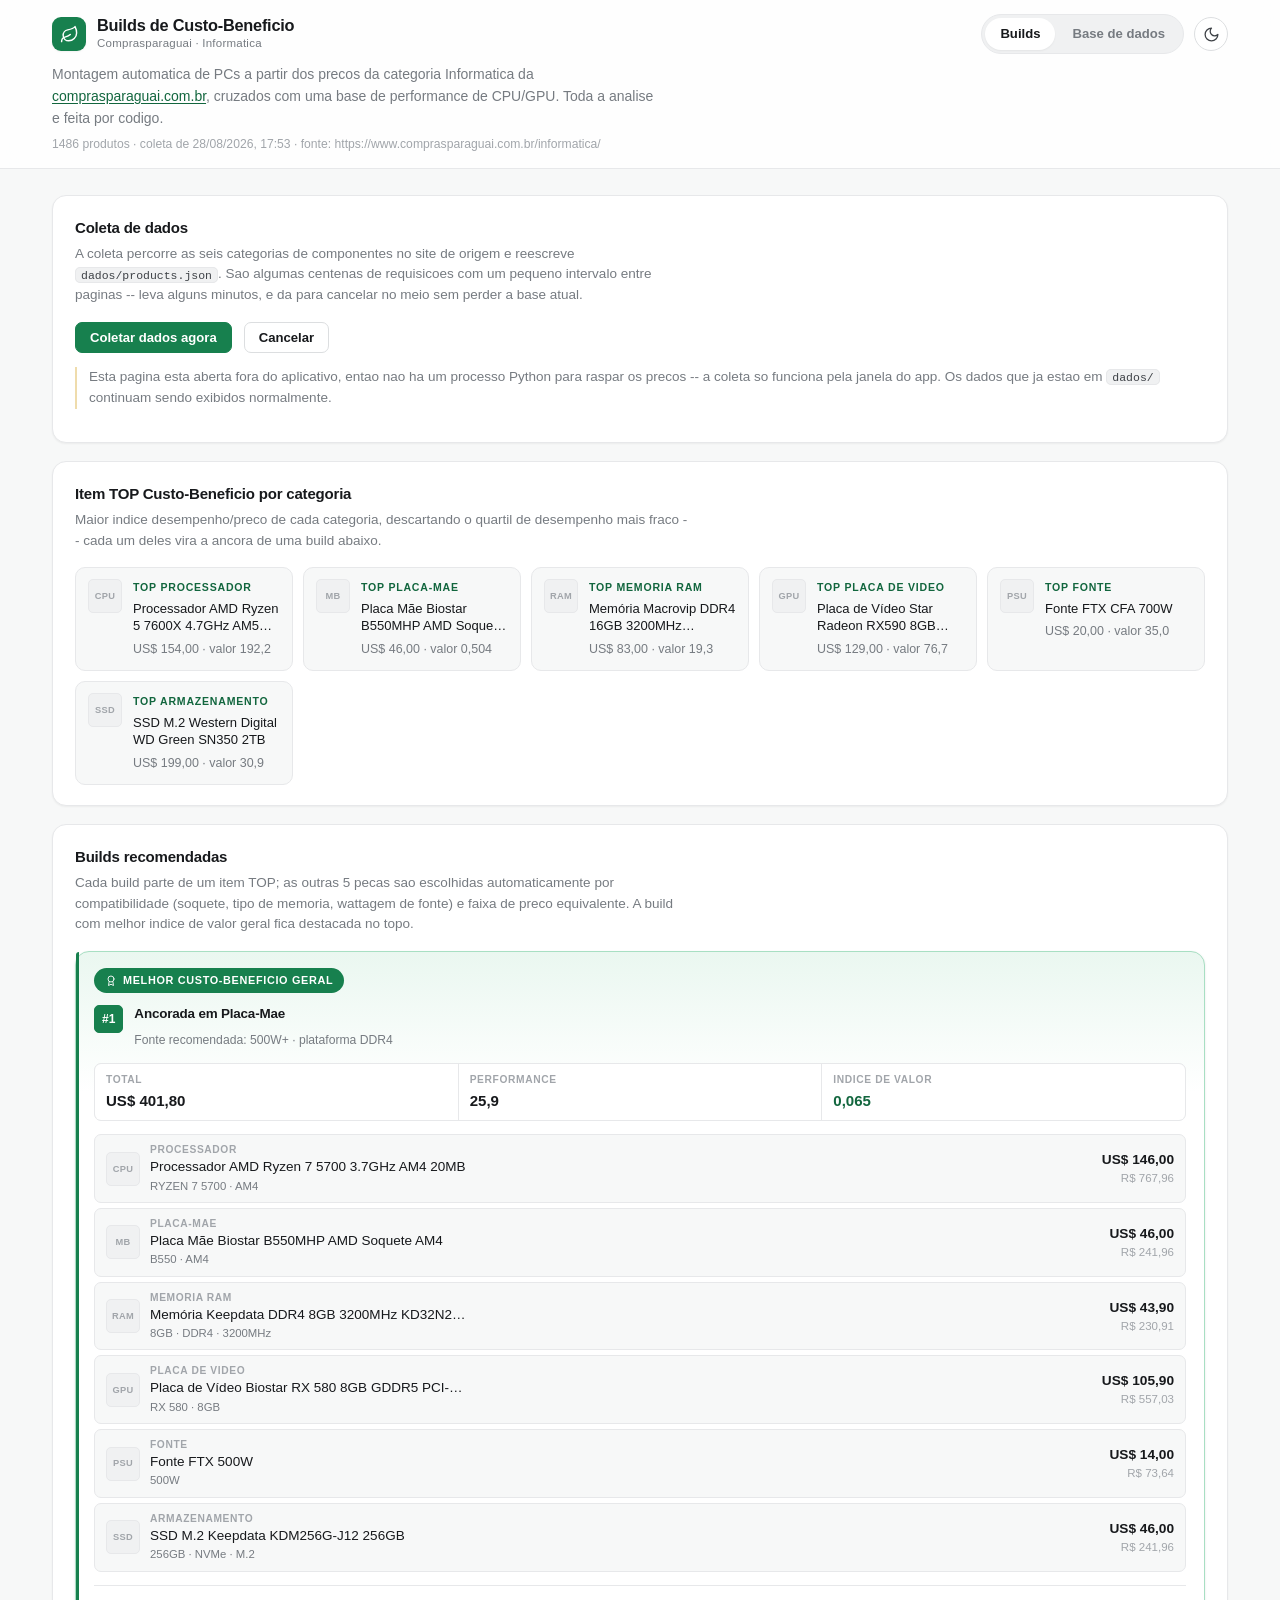
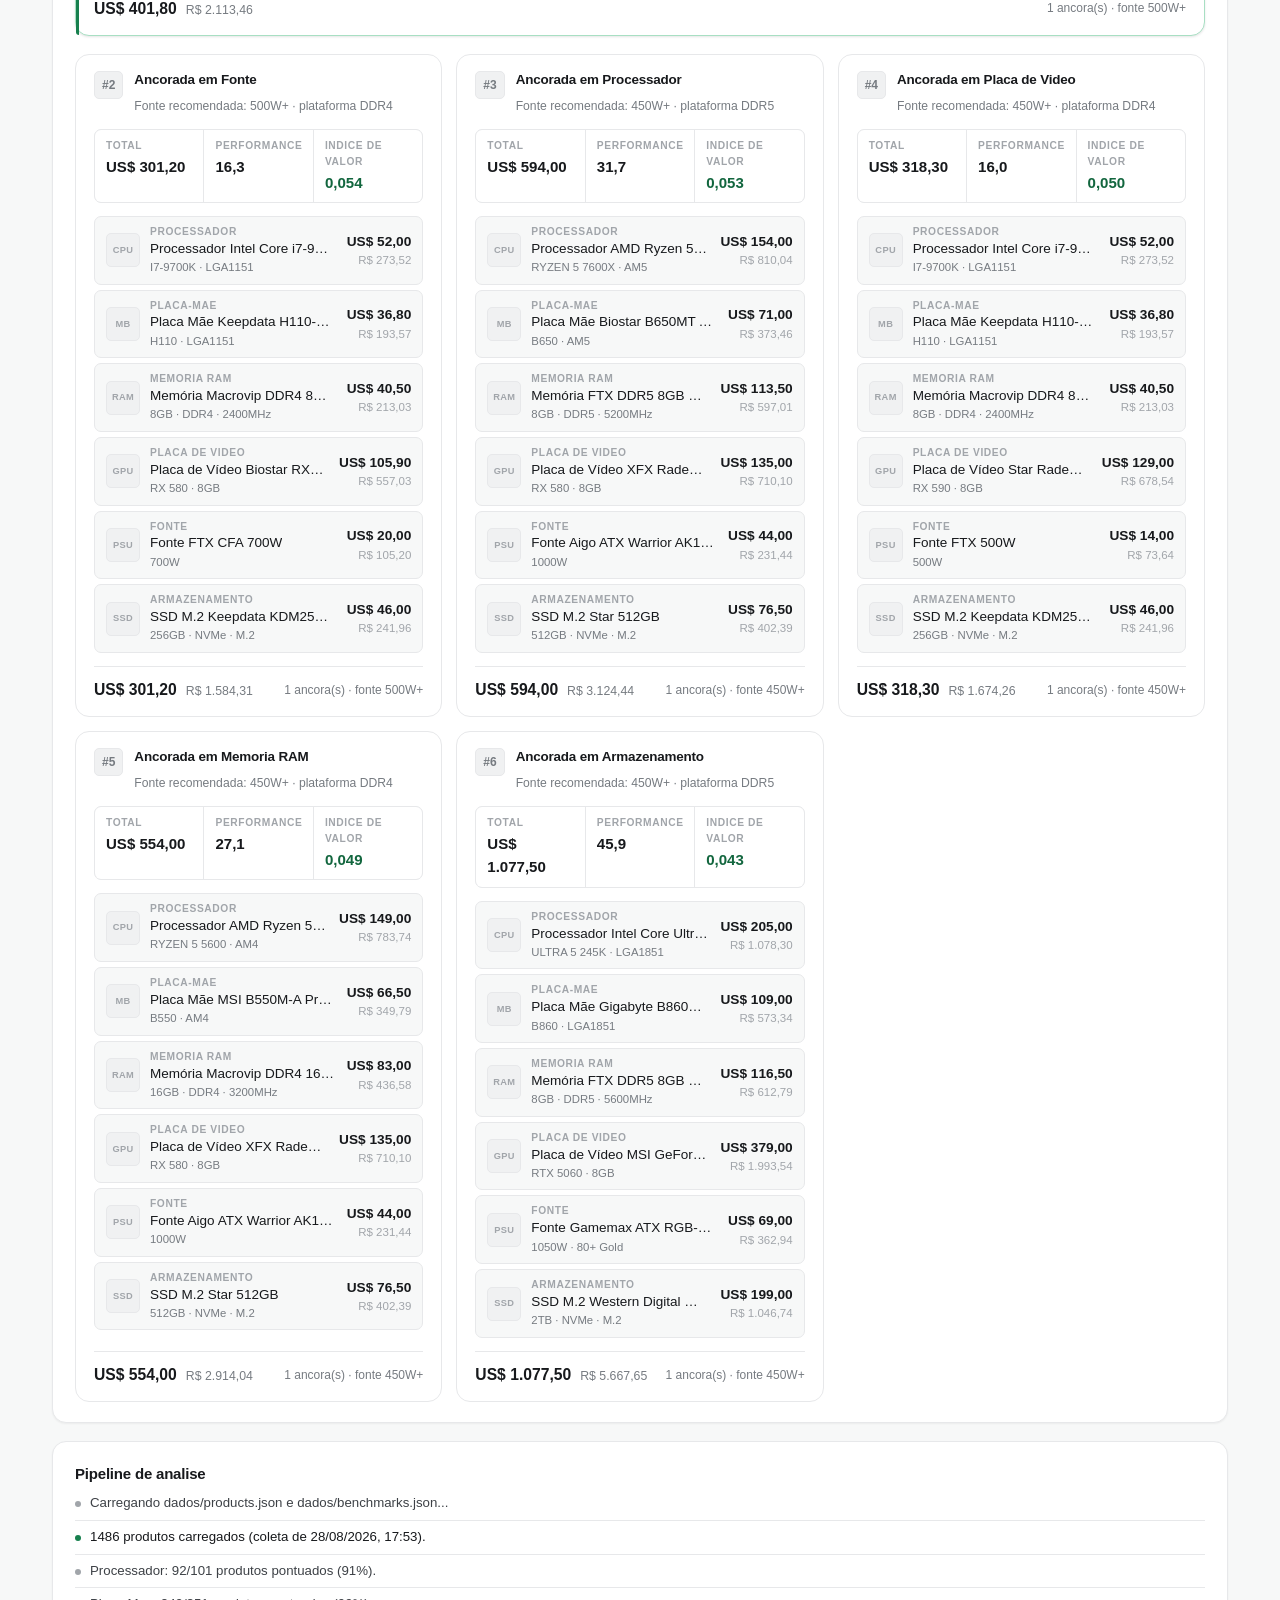
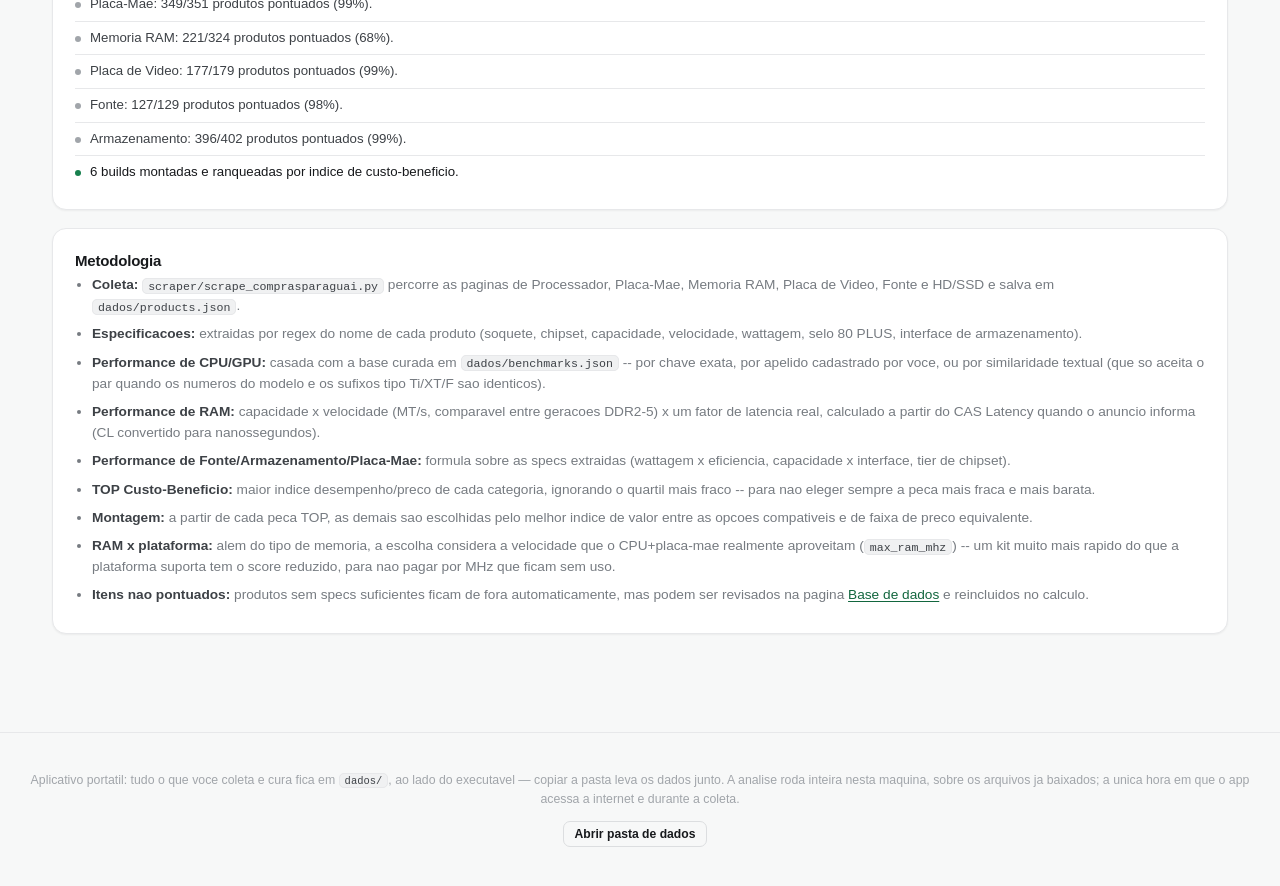
==== commit 12b4e737: "General reestructuration of interface and backend, added new features and fixed some bugs." ====
--- a/index.html
+++ b/index.html
@@ -6,7 +6,20 @@
   <meta name="color-scheme" content="light dark" />
   <title>Builds de Custo-Beneficio — Comprasparaguai Informatica</title>
   <link rel="stylesheet" href="css/style.css" />
-  <!-- antes do <body>: aplicar o tema depois da pintura causaria um flash branco -->
+  <!--
+    /app-bootstrap.js e gerado pelo servidor local do aplicativo (appcore/server.py)
+    e entrega o token da sessao para a API. Ele e o primeiro de todos porque
+    app-bridge.js le esse token, e theme.js depende do HWStore que app-bridge.js
+    expoe -- e o tema tem que ser aplicado antes da primeira pintura, senao quem
+    usa tema escuro ve um flash branco.
+
+    Abrindo estes arquivos fora do app, /app-bootstrap.js responde 404,
+    HWApp.isApp() vira false e a interface se degrada sozinha: a coleta some da
+    tela, as decisoes voltam para o localStorage e as exportacoes voltam a ser
+    downloads do navegador.
+  -->
+  <script src="/app-bootstrap.js"></script>
+  <script src="js/app-bridge.js"></script>
   <script src="js/theme.js"></script>
 </head>
 <body>
@@ -51,23 +64,25 @@
   </header>
 
   <main class="container">
-    <section class="panel">
+    <section class="panel" id="scrape-panel">
       <h2>Coleta de dados</h2>
       <p class="panel-hint">
-        O navegador nao consegue rodar o scraper Python sozinho -- este botao fala com um pequeno
-        servidor local (<code>scraper/trigger_server.py</code>) que precisa estar rodando ao lado do
-        Live Server.
+        A coleta percorre as seis categorias de componentes no site de origem e reescreve
+        <code>dados/products.json</code>. Sao algumas centenas de requisicoes com um pequeno intervalo
+        entre paginas -- leva alguns minutos, e da para cancelar no meio sem perder a base atual.
       </p>
       <div class="scrape-control">
         <button id="scrape-btn" class="btn btn-primary">Coletar dados agora</button>
+        <button id="scrape-cancel" class="btn btn-ghost" hidden>Cancelar</button>
         <span id="scrape-indicator" class="scrape-indicator"></span>
       </div>
       <pre id="scrape-log" class="scrape-log" hidden></pre>
-      <div id="scrape-help" class="scrape-help" hidden>
-        <p>Servidor de coleta nao encontrado. Rode isto uma vez, num terminal, e deixe a janela aberta:</p>
-        <pre><code>cd scraper
-python trigger_server.py</code></pre>
-        <p>Depois clique em "Coletar dados agora" de novo.</p>
+      <div id="scrape-outside-app" class="scrape-help" hidden>
+        <p>
+          Esta pagina esta aberta fora do aplicativo, entao nao ha um processo Python para raspar os
+          precos -- a coleta so funciona pela janela do app. Os dados que ja estao em
+          <code>dados/</code> continuam sendo exibidos normalmente.
+        </p>
       </div>
     </section>
 
@@ -98,9 +113,9 @@
     <section class="panel methodology">
       <h2>Metodologia</h2>
       <ul>
-        <li><strong>Coleta:</strong> <code>scraper/scrape_comprasparaguai.py</code> percorre as paginas de Processador, Placa-Mae, Memoria RAM, Placa de Video, Fonte e HD/SSD e salva em <code>data/products.json</code>.</li>
+        <li><strong>Coleta:</strong> <code>scraper/scrape_comprasparaguai.py</code> percorre as paginas de Processador, Placa-Mae, Memoria RAM, Placa de Video, Fonte e HD/SSD e salva em <code>dados/products.json</code>.</li>
         <li><strong>Especificacoes:</strong> extraidas por regex do nome de cada produto (soquete, chipset, capacidade, velocidade, wattagem, selo 80 PLUS, interface de armazenamento).</li>
-        <li><strong>Performance de CPU/GPU:</strong> casada com a base curada em <code>data/benchmarks.json</code> -- por chave exata, por apelido cadastrado por voce, ou por similaridade textual (que so aceita o par quando os numeros do modelo e os sufixos tipo Ti/XT/F sao identicos).</li>
+        <li><strong>Performance de CPU/GPU:</strong> casada com a base curada em <code>dados/benchmarks.json</code> -- por chave exata, por apelido cadastrado por voce, ou por similaridade textual (que so aceita o par quando os numeros do modelo e os sufixos tipo Ti/XT/F sao identicos).</li>
         <li><strong>Performance de RAM:</strong> capacidade x velocidade (MT/s, comparavel entre geracoes DDR2-5) x um fator de latencia real, calculado a partir do CAS Latency quando o anuncio informa (CL convertido para nanossegundos).</li>
         <li><strong>Performance de Fonte/Armazenamento/Placa-Mae:</strong> formula sobre as specs extraidas (wattagem x eficiencia, capacidade x interface, tier de chipset).</li>
         <li><strong>TOP Custo-Beneficio:</strong> maior indice desempenho/preco de cada categoria, ignorando o quartil mais fraco -- para nao eleger sempre a peca mais fraca e mais barata.</li>
@@ -112,7 +127,15 @@
   </main>
 
   <footer class="site-footer">
-    <p>Gerado localmente a partir de dados publicos de precos. Nenhuma chamada de rede sai desta pagina — tudo roda sobre os arquivos em <code>data/</code>.</p>
+    <p>
+      Aplicativo portatil: tudo o que voce coleta e cura fica em <code>dados/</code>, ao lado do
+      executavel — copiar a pasta leva os dados junto. A analise roda inteira nesta maquina, sobre
+      os arquivos ja baixados; a unica hora em que o app acessa a internet e durante a coleta.
+    </p>
+    <p class="footer-actions">
+      <button id="open-data-folder" class="btn btn-ghost btn-sm" type="button" hidden>Abrir pasta de dados</button>
+      <span id="app-version" class="footer-version"></span>
+    </p>
   </footer>
 
   <script src="js/format.js"></script>
@@ -124,5 +147,6 @@
   <script src="js/overrides.js"></script>
   <script src="js/scrape-control.js"></script>
   <script src="js/app.js"></script>
+  <script src="js/app-chrome.js"></script>
 </body>
 </html>
--- a/css/style.css
+++ b/css/style.css
@@ -1328,6 +1328,25 @@
   border-top: 1px solid var(--border-soft);
 }
 
+/*
+ * Rodape do aplicativo: acesso a pasta de dados e a versao. So aparece dentro
+ * do app (js/app-chrome.js tira o `hidden`) -- num navegador comum nao ha
+ * pasta nenhuma para abrir.
+ */
+.footer-actions {
+  display: flex;
+  align-items: center;
+  justify-content: center;
+  gap: 10px;
+  margin-top: 12px;
+}
+
+.footer-version {
+  font-variant-numeric: tabular-nums;
+  color: var(--text-faint);
+  opacity: 0.75;
+}
+
 /* ========================================================== catalogo ==== */
 
 .catalog-summary {
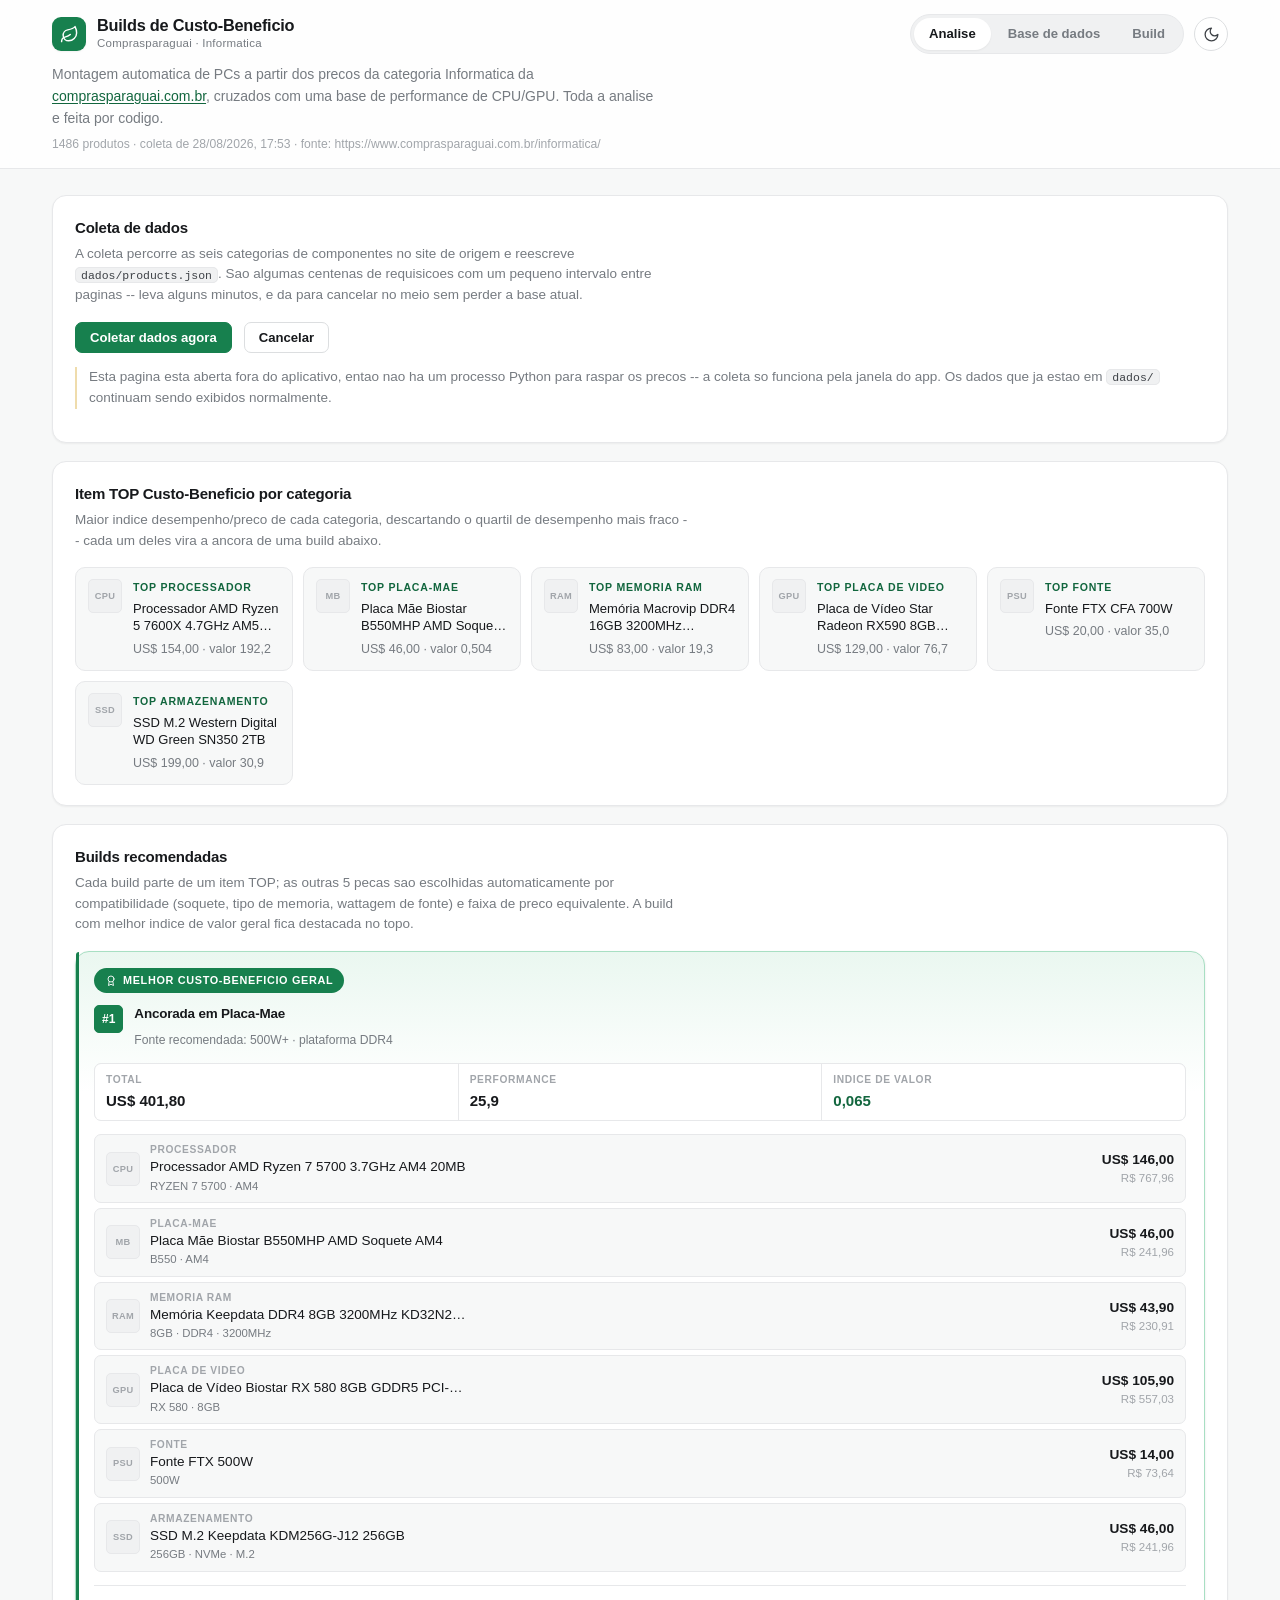
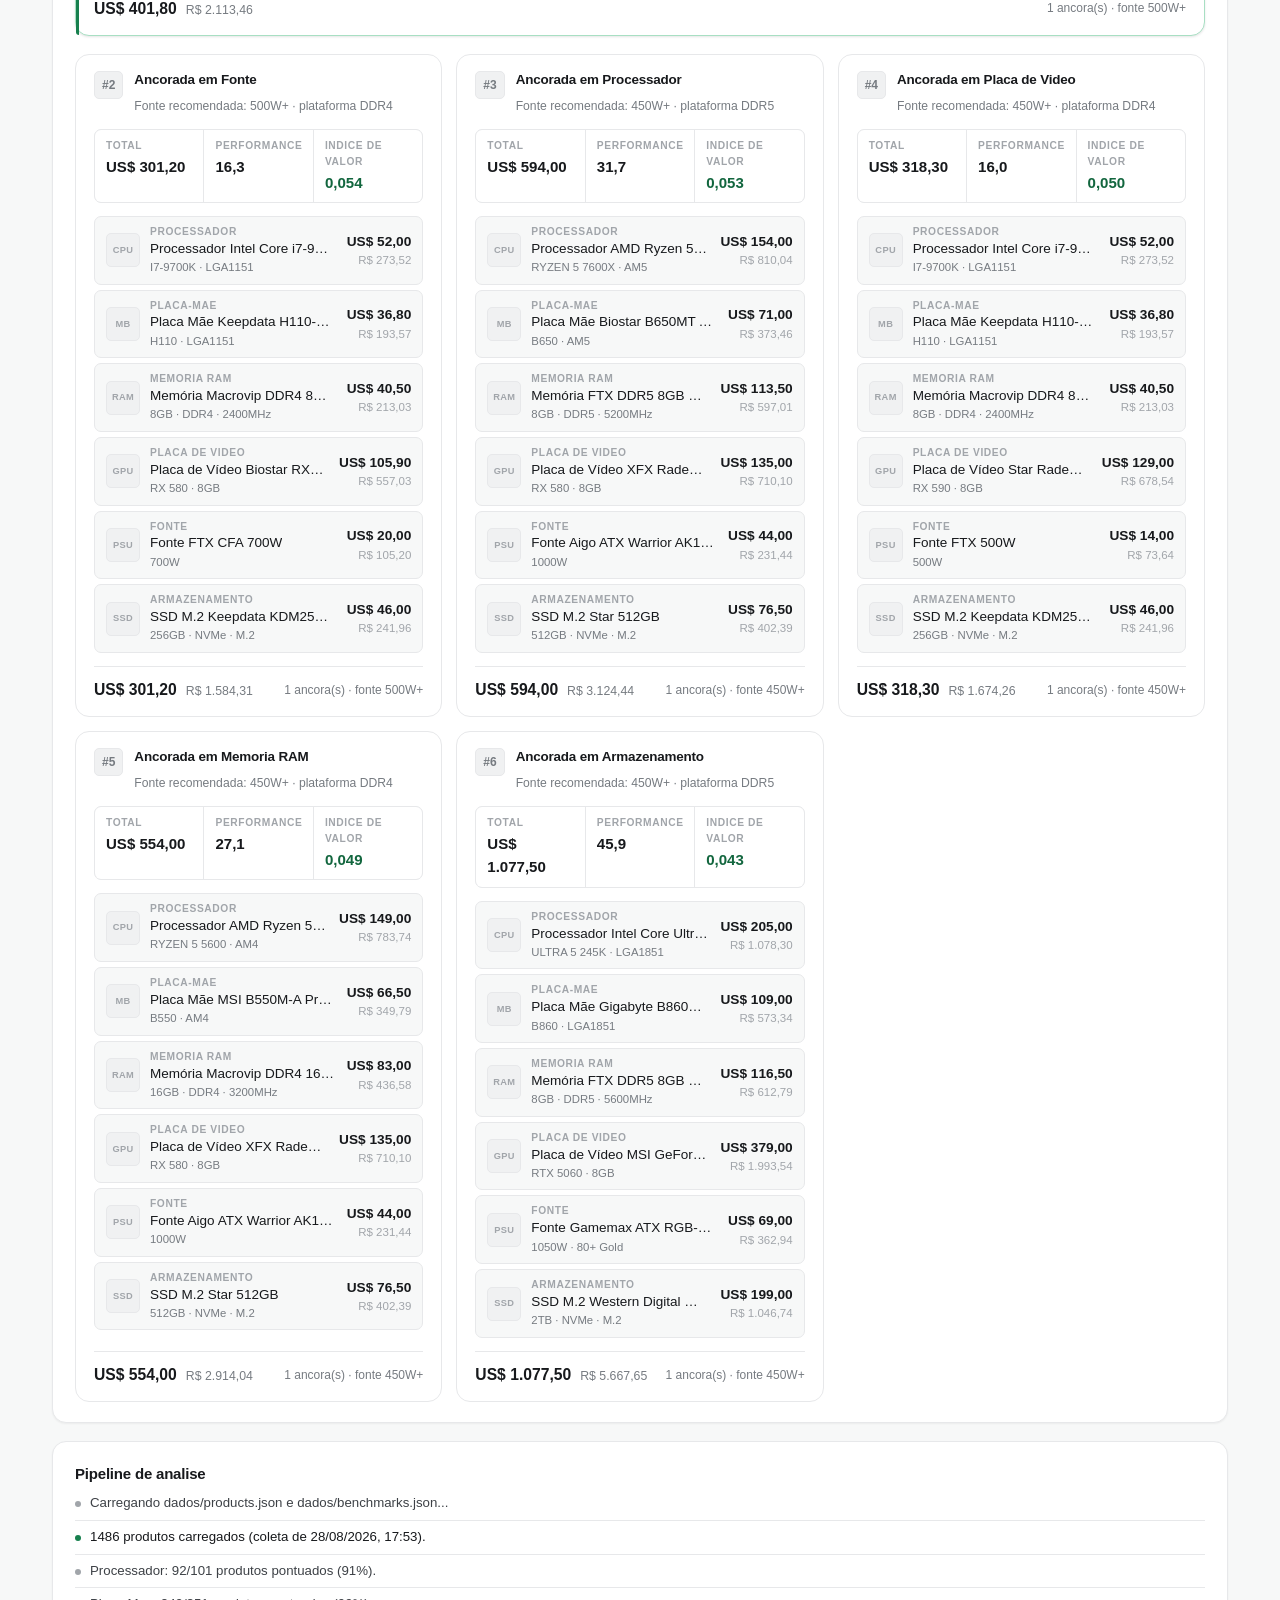
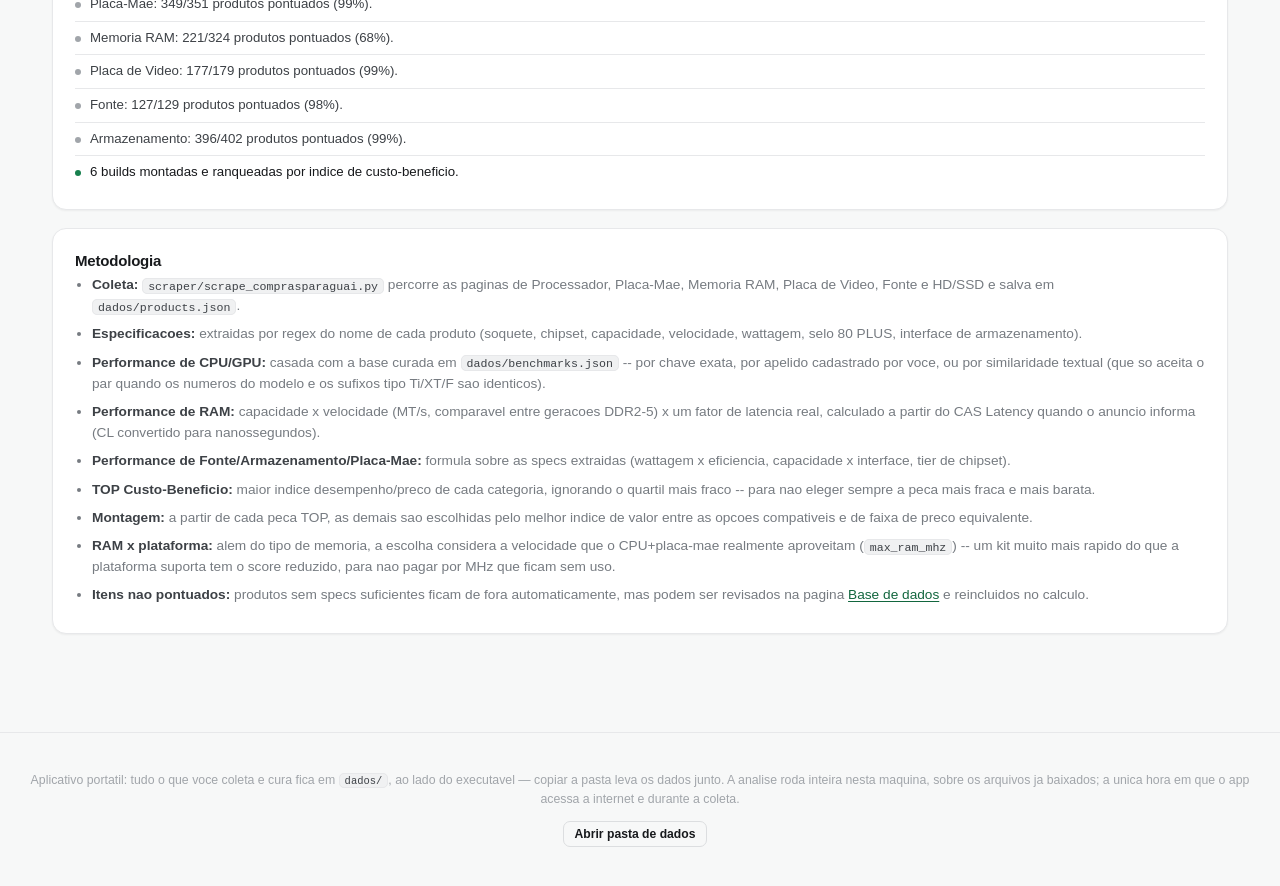
==== commit 34301474: "Montador de builds adicionado" ====
--- a/index.html
+++ b/index.html
@@ -40,8 +40,9 @@
         </div>
         <div class="header-actions">
           <nav class="site-nav" aria-label="Secoes">
-            <a href="index.html" class="active">Builds</a>
+            <a href="index.html" class="active">Analise</a>
             <a href="catalogo.html">Base de dados</a>
+            <a href="build.html">Build</a>
           </nav>
           <button id="theme-toggle" class="theme-toggle" type="button" aria-label="Alternar tema">
             <svg class="icon-moon" viewBox="0 0 24 24" fill="none" stroke="currentColor" stroke-width="1.8" stroke-linecap="round" stroke-linejoin="round" aria-hidden="true">
--- a/css/style.css
+++ b/css/style.css
@@ -1261,6 +1261,270 @@
   margin-top: 2px;
 }
 
+/* ==================================================== montagem manual ==== */
+
+.pcb-wizard-head {
+  display: flex;
+  flex-wrap: wrap;
+  align-items: center;
+  justify-content: space-between;
+  gap: 10px;
+}
+
+.pcb-wizard-head h2 {
+  margin: 0;
+}
+
+.pcb-compat-toggle {
+  display: inline-flex;
+  align-items: center;
+  gap: 7px;
+  font-size: 0.83rem;
+  font-weight: 560;
+  color: var(--text-soft);
+  cursor: pointer;
+  user-select: none;
+}
+
+.pcb-compat-toggle input {
+  width: 16px;
+  height: 16px;
+  accent-color: var(--accent);
+  cursor: pointer;
+}
+
+.pcb-steps {
+  display: flex;
+  flex-wrap: wrap;
+  gap: 8px;
+  margin: 14px 0;
+}
+
+.pcb-step {
+  display: flex;
+  align-items: center;
+  gap: 8px;
+  border: 1px solid var(--border);
+  background: var(--bg-panel);
+  border-radius: 999px;
+  padding: 6px 14px 6px 8px;
+  cursor: pointer;
+  font-family: inherit;
+  text-align: left;
+  transition: border-color 0.14s ease, background 0.14s ease;
+}
+
+.pcb-step:hover {
+  border-color: var(--border-strong);
+}
+
+.pcb-step--open {
+  border-color: var(--accent-line);
+  background: var(--accent-soft);
+}
+
+.pcb-step--done {
+  border-color: var(--ok-line);
+}
+
+.pcb-step-index {
+  display: inline-flex;
+  align-items: center;
+  justify-content: center;
+  width: 20px;
+  height: 20px;
+  border-radius: 50%;
+  background: var(--bg-inset);
+  color: var(--text-muted);
+  font-size: 0.72rem;
+  font-weight: 700;
+  flex-shrink: 0;
+}
+
+.pcb-step--done .pcb-step-index {
+  background: var(--ok);
+  color: var(--accent-on);
+}
+
+.pcb-step--open .pcb-step-index {
+  background: var(--accent);
+  color: var(--accent-on);
+}
+
+.pcb-step-text {
+  display: flex;
+  flex-direction: column;
+  line-height: 1.25;
+  min-width: 0;
+}
+
+.pcb-step-label {
+  font-size: 0.7rem;
+  text-transform: uppercase;
+  letter-spacing: 0.05em;
+  color: var(--text-faint);
+}
+
+.pcb-step-value {
+  font-size: 0.8rem;
+  font-weight: 570;
+  color: var(--text);
+  white-space: nowrap;
+  overflow: hidden;
+  text-overflow: ellipsis;
+  max-width: 22ch;
+}
+
+.pcb-step-value--empty {
+  color: var(--text-faint);
+  font-weight: 500;
+  font-style: italic;
+}
+
+.pcb-picker {
+  border-top: 1px solid var(--border-soft);
+  padding-top: 14px;
+}
+
+.pcb-picker-list {
+  display: flex;
+  flex-direction: column;
+  gap: 7px;
+  margin-top: 12px;
+  max-height: 560px;
+  overflow-y: auto;
+}
+
+.pcb-picker-item {
+  display: flex;
+  align-items: center;
+  gap: 12px;
+  background: var(--bg-panel);
+  border: 1px solid var(--border-soft);
+  border-radius: var(--radius);
+  padding: 10px 12px;
+}
+
+.pcb-picker-item-main {
+  flex: 1;
+  min-width: 0;
+}
+
+.pcb-picker-item-name {
+  font-weight: 570;
+  font-size: 0.86rem;
+  text-decoration: none;
+  color: var(--text);
+}
+
+.pcb-picker-item-name:hover {
+  color: var(--accent-text);
+  text-decoration: underline;
+}
+
+.pcb-picker-item-meta {
+  font-size: 0.75rem;
+  color: var(--text-faint);
+  margin-top: 2px;
+  font-variant-numeric: tabular-nums;
+}
+
+.pcb-picker-item-price {
+  text-align: right;
+  flex-shrink: 0;
+}
+
+.pcb-picker-more {
+  margin-top: 10px;
+}
+
+.pcb-current-list {
+  display: flex;
+  flex-direction: column;
+  gap: 7px;
+  margin-bottom: 14px;
+}
+
+.pcb-current-row {
+  display: flex;
+  align-items: center;
+  gap: 12px;
+  background: var(--bg-elevated);
+  border: 1px solid var(--border-soft);
+  border-radius: var(--radius-sm);
+  padding: 8px 11px;
+}
+
+.pcb-current-row--empty {
+  color: var(--text-faint);
+  font-style: italic;
+  font-size: 0.83rem;
+}
+
+.pcb-current-row .part-name {
+  display: block;
+  color: var(--text);
+  text-decoration: none;
+}
+
+.pcb-current-row .part-name:hover {
+  color: var(--accent-text);
+  text-decoration: underline;
+}
+
+.pcb-current-actions {
+  display: flex;
+  gap: 8px;
+  flex-wrap: wrap;
+  align-items: center;
+}
+
+.pcb-current-totals {
+  display: flex;
+  align-items: baseline;
+  gap: 9px;
+  margin-bottom: 12px;
+}
+
+.pcb-saved-list {
+  display: flex;
+  flex-direction: column;
+  gap: 10px;
+}
+
+.pcb-saved-card {
+  background: var(--bg-panel);
+  border: 1px solid var(--border-soft);
+  border-radius: var(--radius);
+  padding: 12px 14px;
+}
+
+.pcb-saved-head {
+  display: flex;
+  justify-content: space-between;
+  align-items: baseline;
+  gap: 10px;
+  flex-wrap: wrap;
+}
+
+.pcb-saved-name {
+  font-weight: 620;
+  font-size: 0.92rem;
+}
+
+.pcb-saved-meta {
+  color: var(--text-faint);
+  font-size: 0.76rem;
+  margin-top: 2px;
+}
+
+.pcb-saved-actions {
+  display: flex;
+  gap: 7px;
+  flex-wrap: wrap;
+  margin-top: 9px;
+}
+
 /* ========================================================= genericos ==== */
 
 .empty-state {
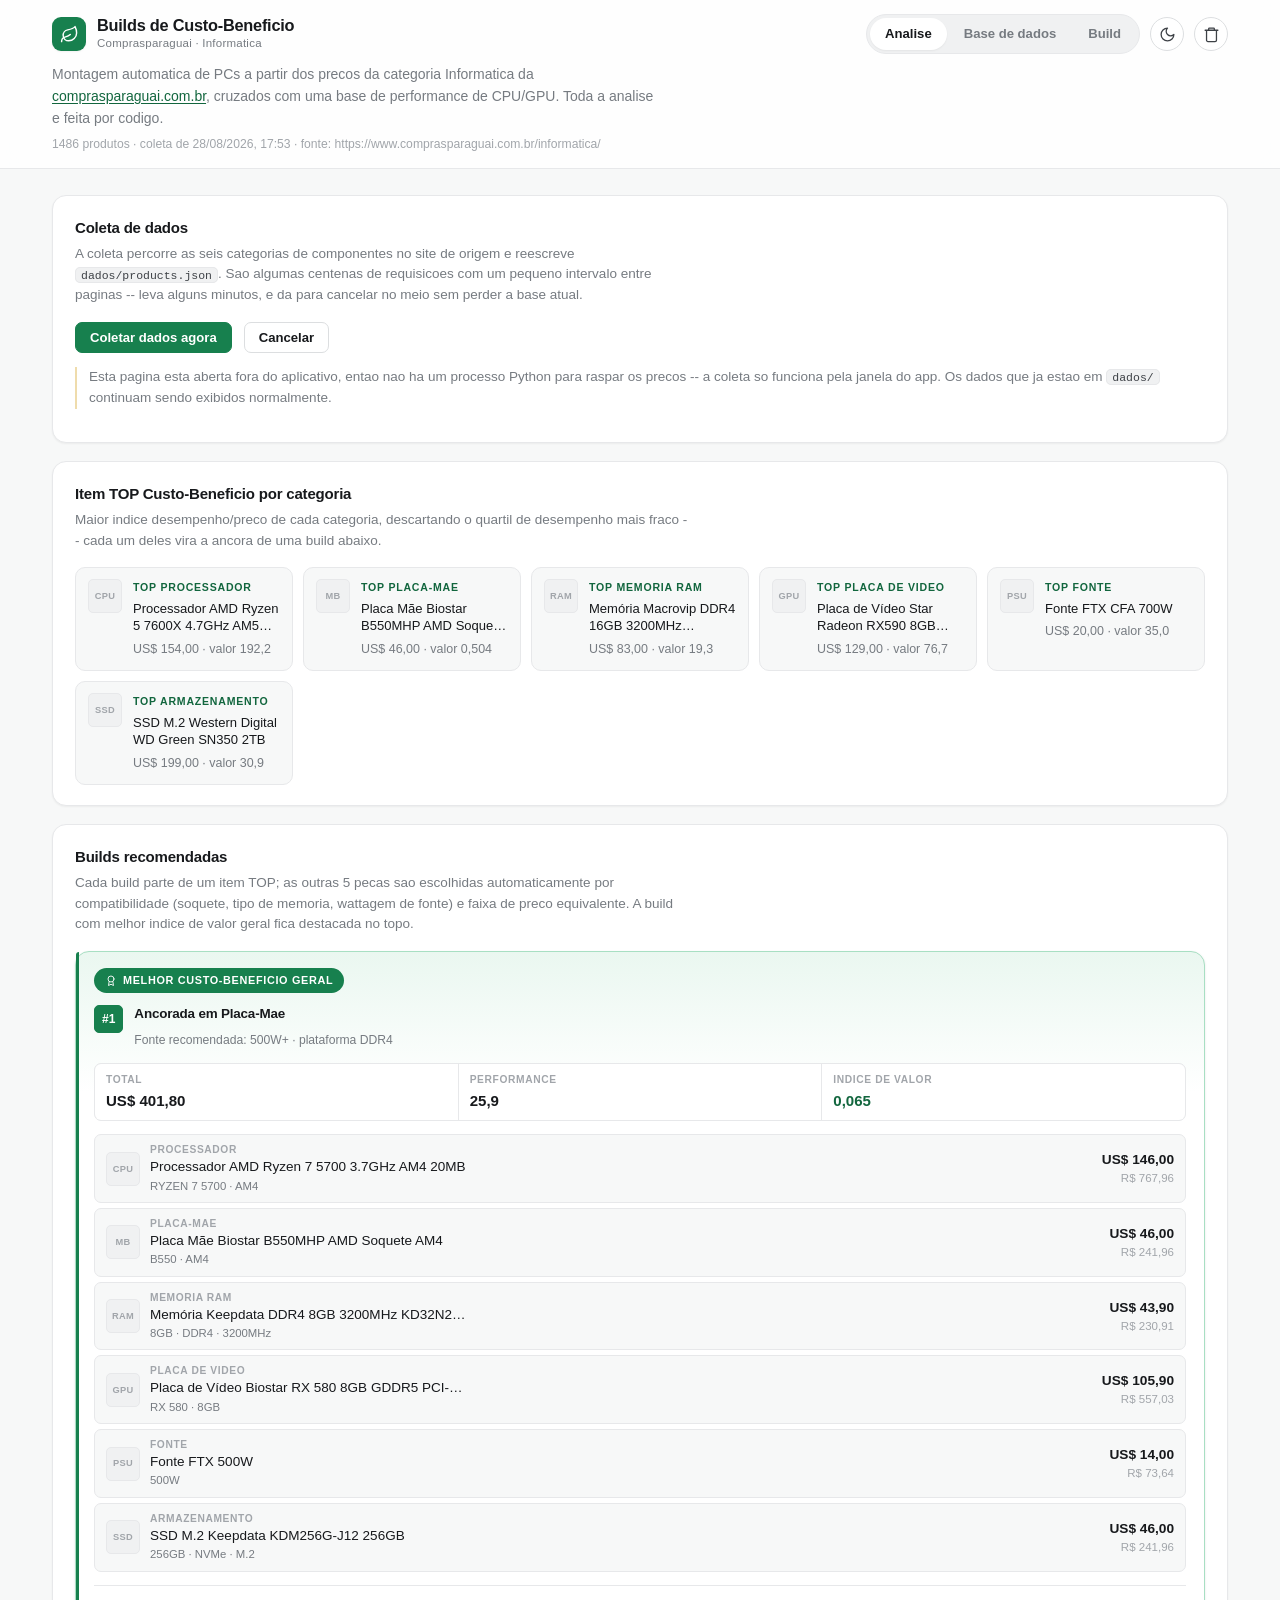
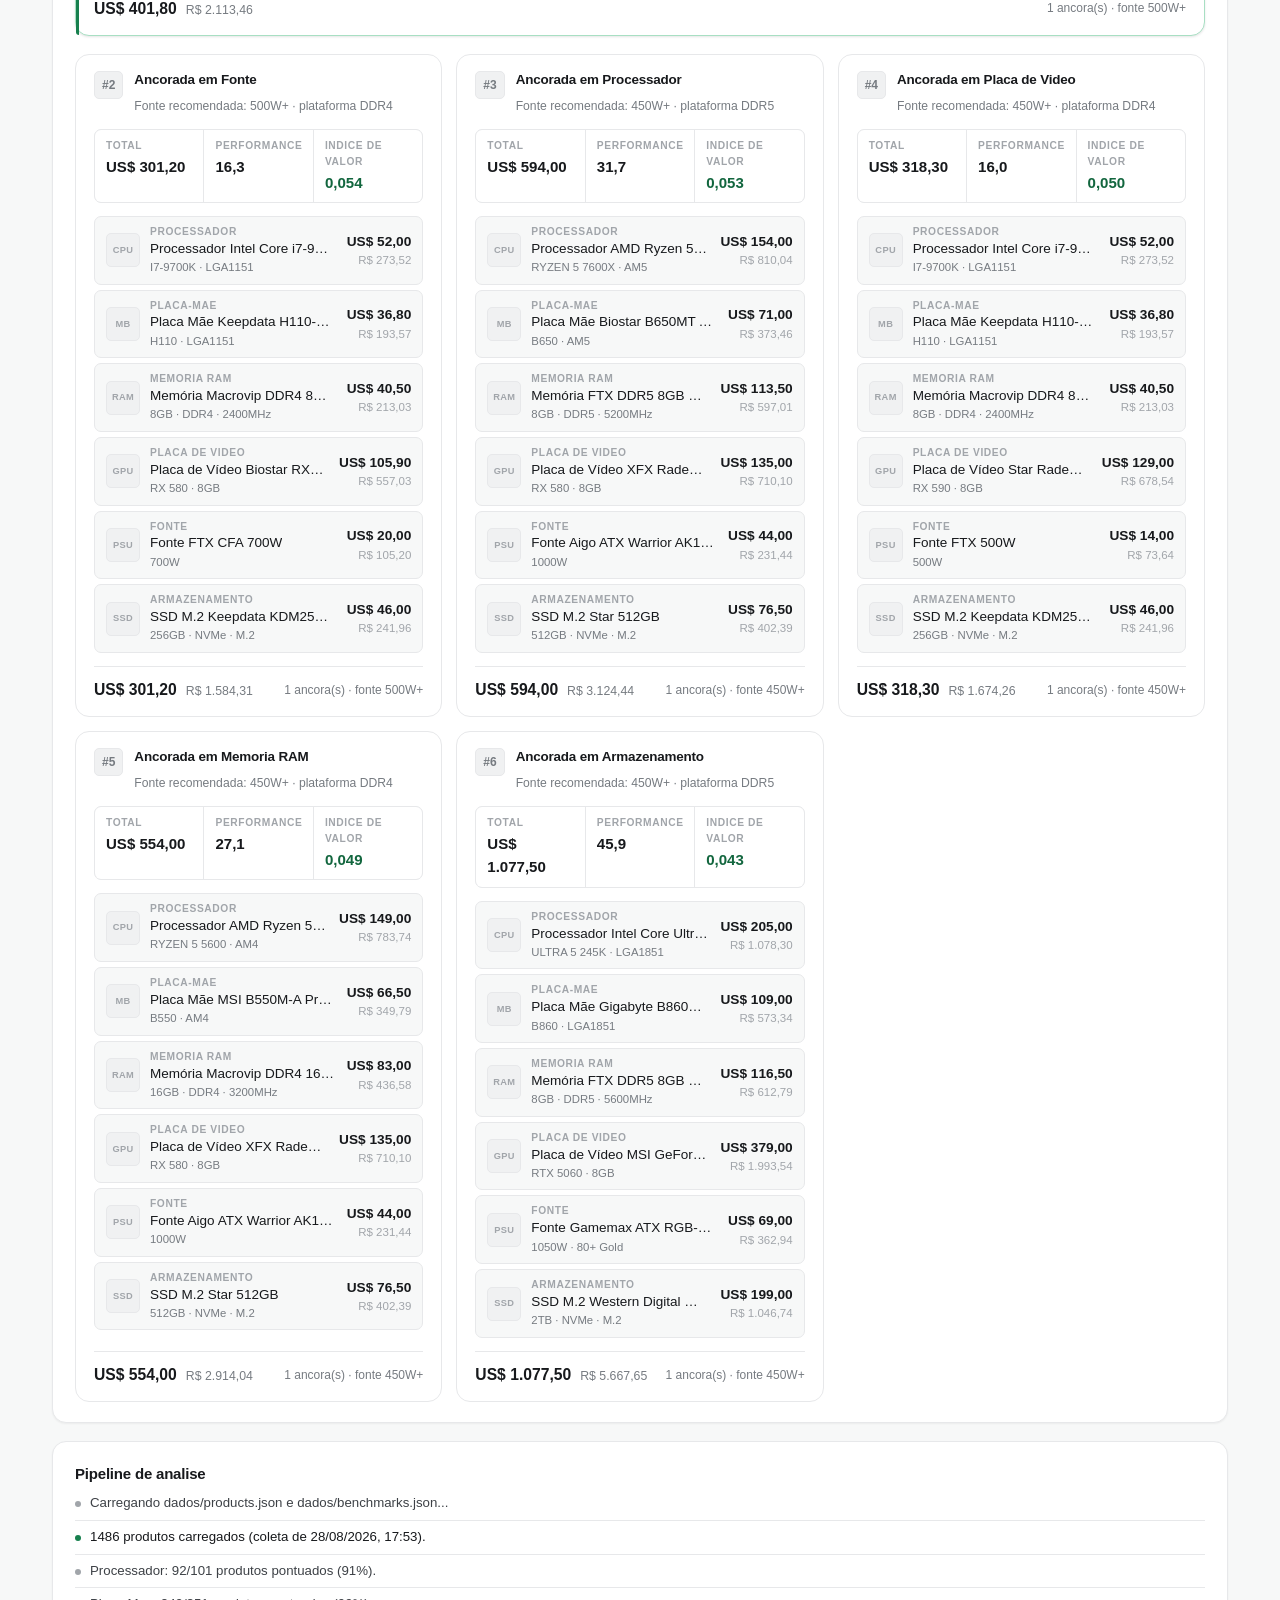
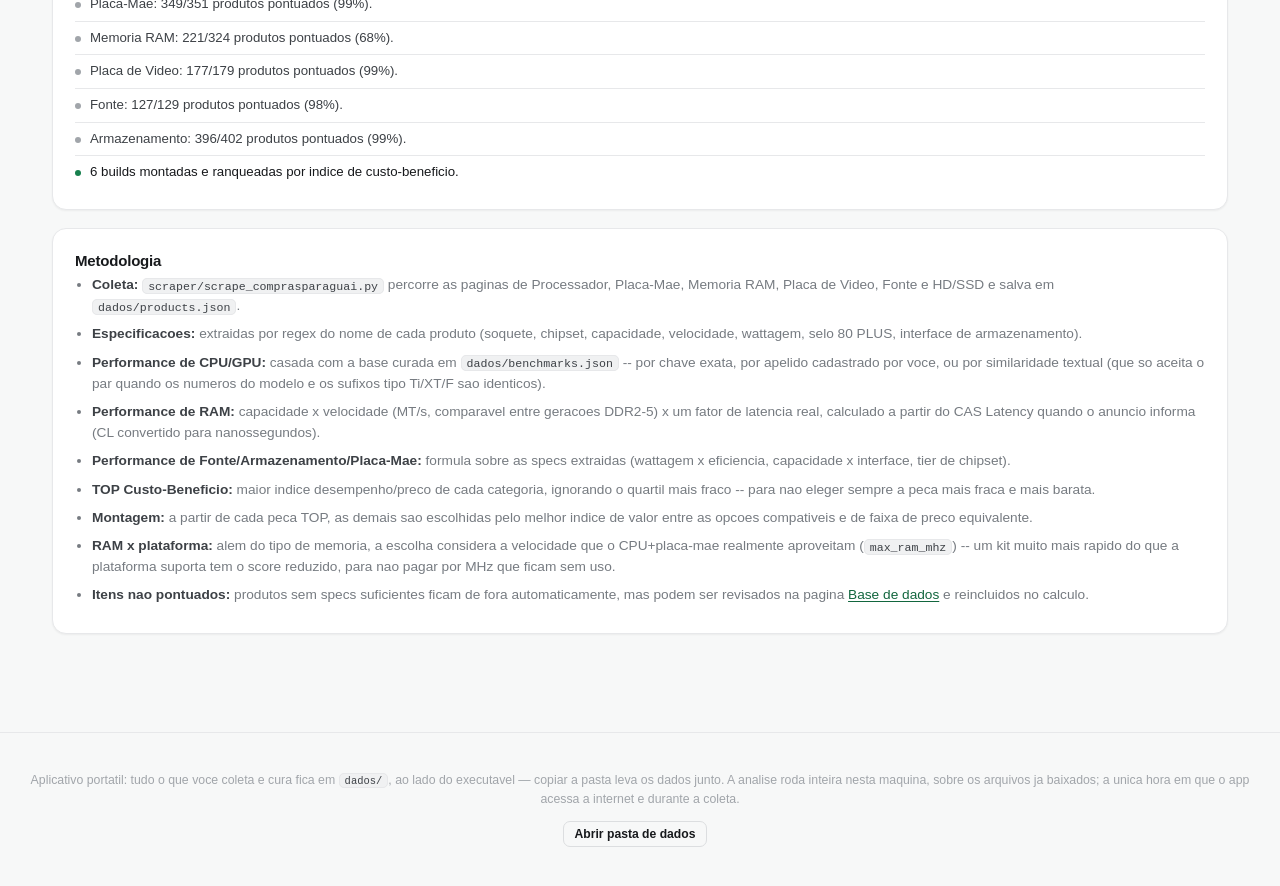
==== commit 0ff7e62b: "correção de bugs e melhorias no código" ====
--- a/index.html
+++ b/index.html
@@ -51,6 +51,11 @@
             <svg class="icon-sun" viewBox="0 0 24 24" fill="none" stroke="currentColor" stroke-width="1.8" stroke-linecap="round" stroke-linejoin="round" aria-hidden="true">
               <circle cx="12" cy="12" r="4"/>
               <path d="M12 2v2M12 20v2M4.93 4.93l1.41 1.41M17.66 17.66l1.41 1.41M2 12h2M20 12h2M6.34 17.66l-1.41 1.41M19.07 4.93l-1.41 1.41"/>
+            </svg>
+          </button>
+          <button id="reset-all-btn" class="theme-toggle reset-all-btn" type="button" aria-label="Resetar todos os dados" hidden>
+            <svg viewBox="0 0 24 24" fill="none" stroke="currentColor" stroke-width="1.8" stroke-linecap="round" stroke-linejoin="round" aria-hidden="true">
+              <path d="M3 6h18M8 6V4a1 1 0 0 1 1-1h6a1 1 0 0 1 1 1v2m3 0v14a2 2 0 0 1-2 2H7a2 2 0 0 1-2-2V6"/>
             </svg>
           </button>
         </div>
--- a/css/style.css
+++ b/css/style.css
@@ -418,6 +418,18 @@
   :root:not([data-theme="light"]) .theme-toggle .icon-moon { display: none; }
 }
 
+/*
+ * Botao de reset de fabrica, ao lado do de tema -- reaproveita o formato
+ * redondo do .theme-toggle, so com a cor de destaque avisando (no hover) que
+ * a acao e destrutiva. So aparece dentro do aplicativo (js/app-chrome.js tira
+ * o `hidden`): apagar dados/*.json exige o backend Python, que uma pagina
+ * aberta fora do app nao tem.
+ */
+.reset-all-btn:hover {
+  border-color: var(--danger);
+  color: var(--danger);
+}
+
 .subtitle {
   color: var(--text-muted);
   margin: 10px 0 0;
@@ -1904,6 +1916,22 @@
 .decision-note--ok    { color: var(--ok); }
 .decision-note--error { color: var(--danger); }
 
+.reset-all-list {
+  margin: 8px 0;
+  padding-left: 20px;
+  color: var(--text-soft);
+  font-size: 0.86rem;
+  line-height: 1.5;
+}
+
+.reset-all-list li {
+  margin-bottom: 6px;
+}
+
+.reset-all-list li:last-child {
+  margin-bottom: 0;
+}
+
 .benchmark-add-panel {
   margin-top: 13px;
   padding: 13px 14px;
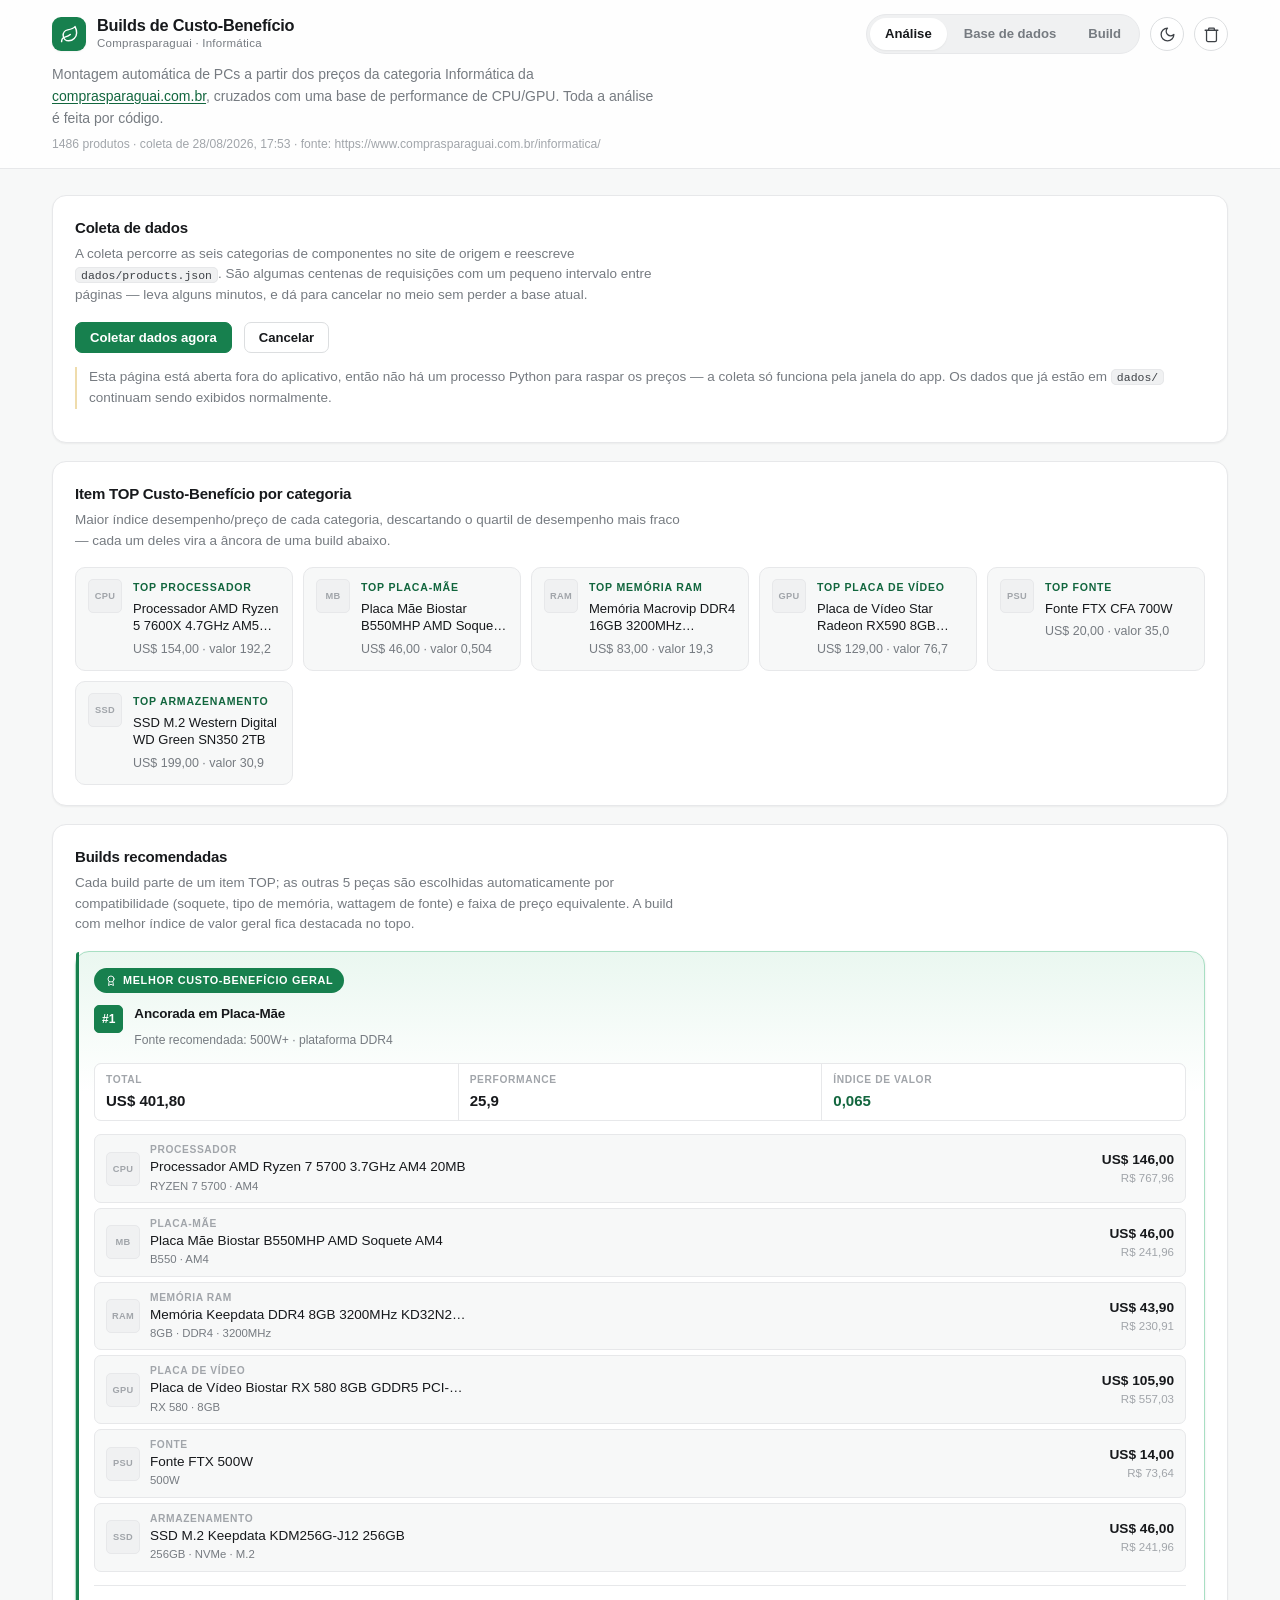
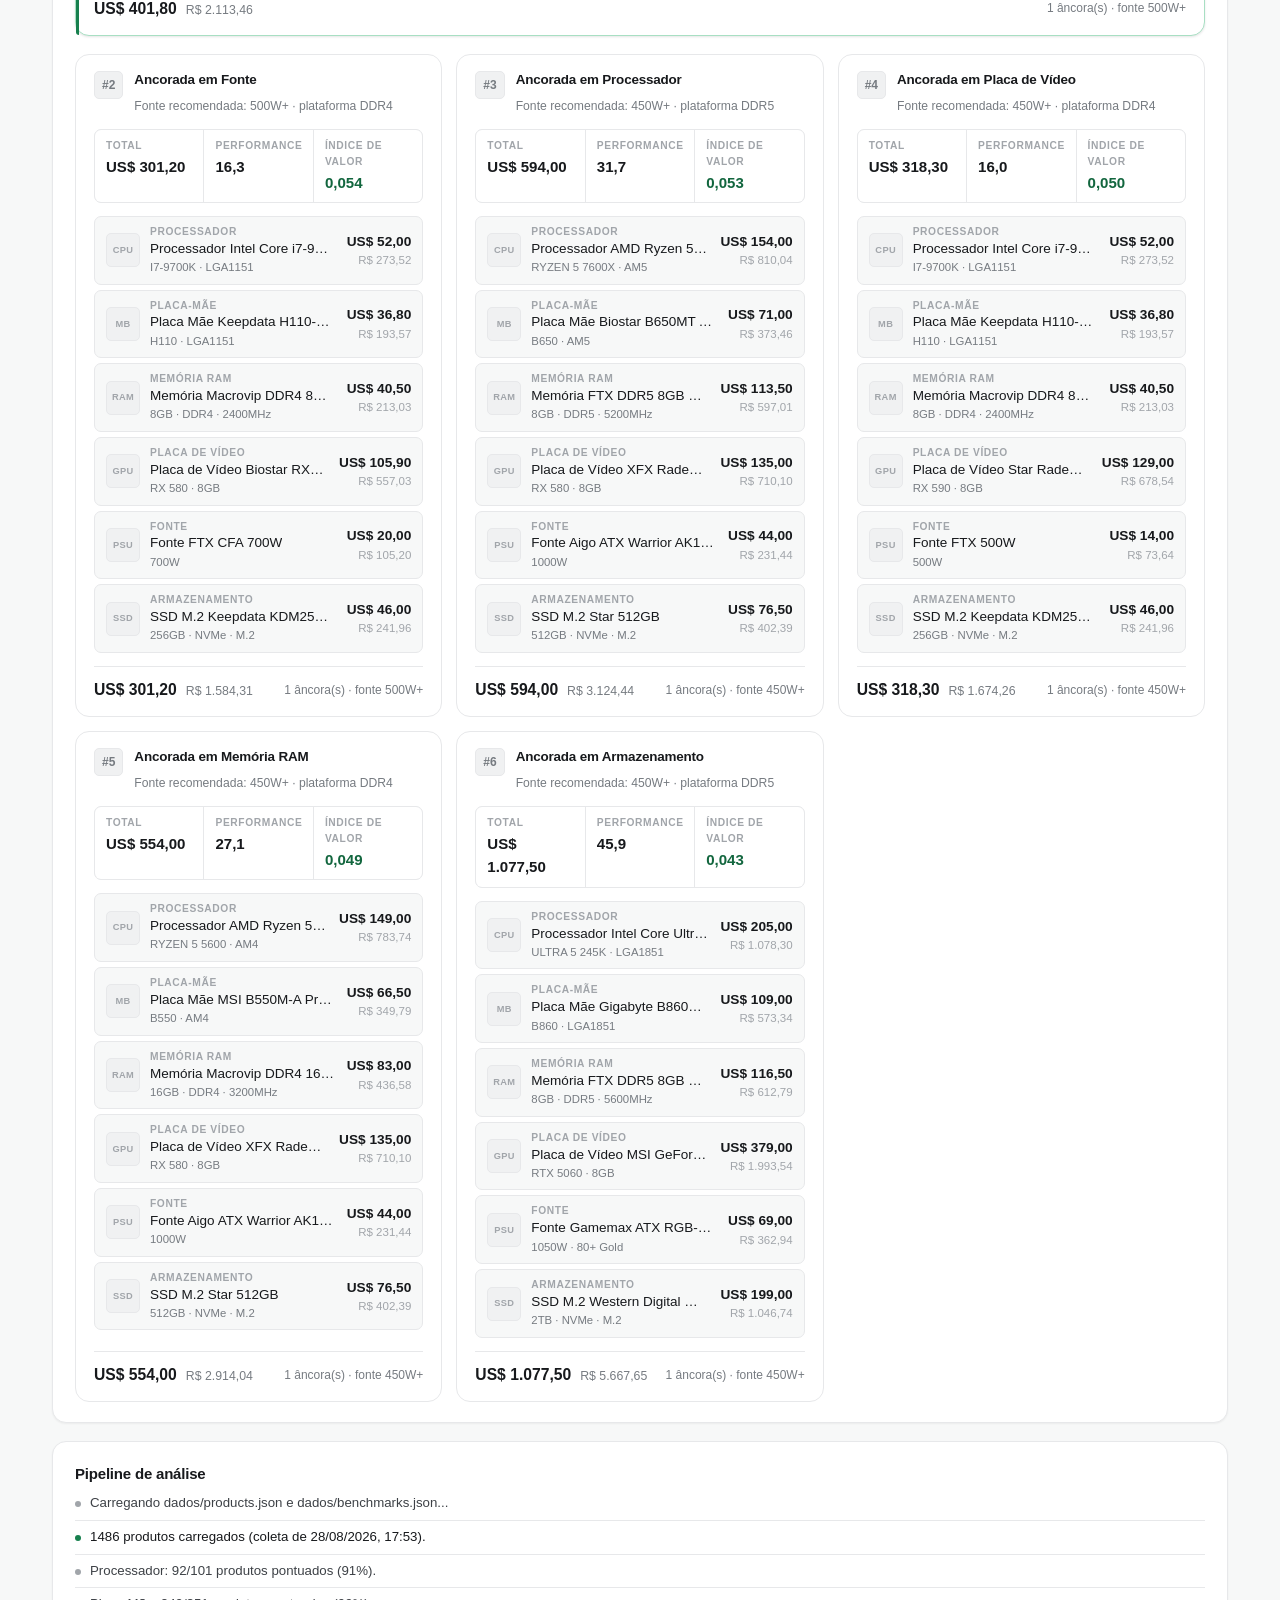
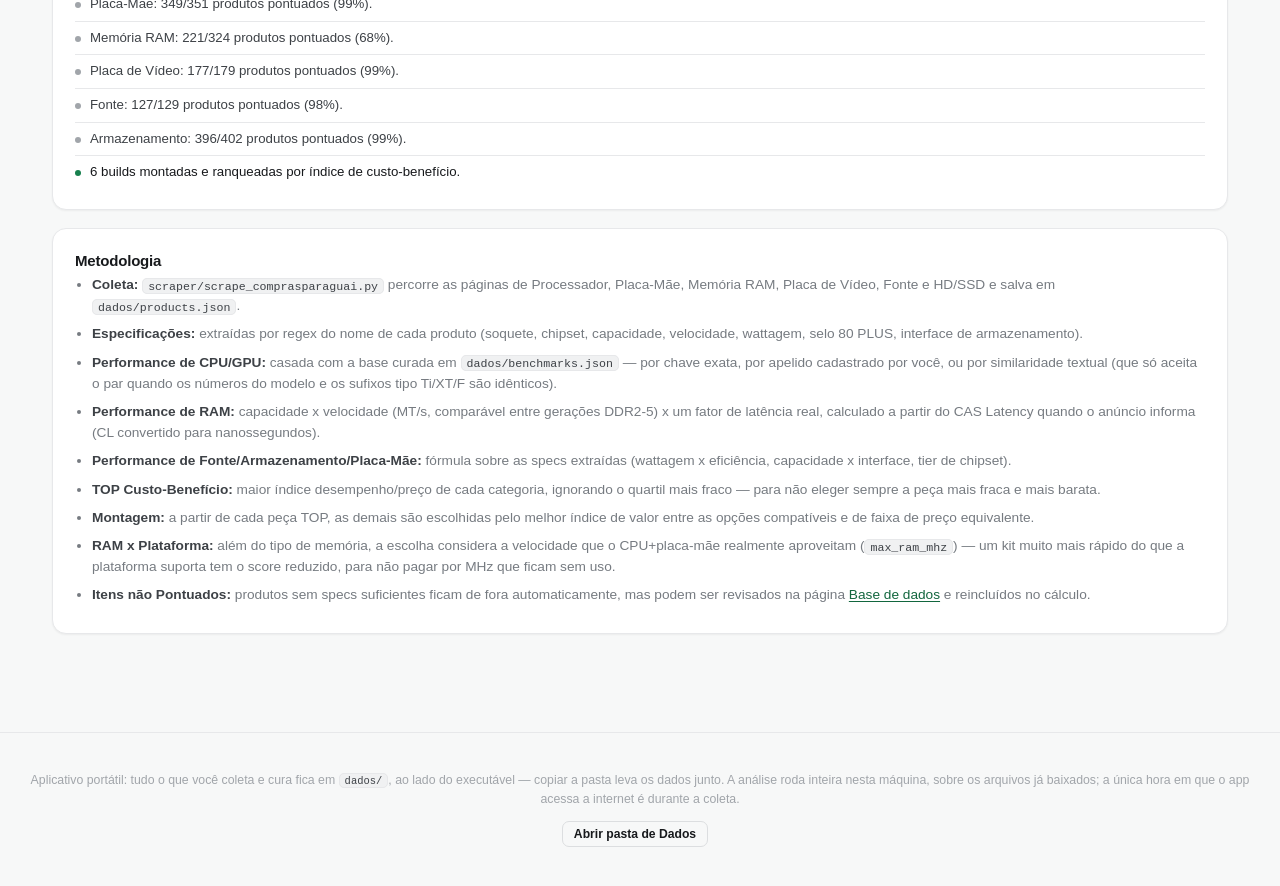
==== commit d7fad9bf: "Corrige acentuacao/pontuacao dos textos da UI e nomeia a janela por aba - HTML, JS e mensagens de lo" ====
--- a/index.html
+++ b/index.html
@@ -4,7 +4,7 @@
   <meta charset="UTF-8" />
   <meta name="viewport" content="width=device-width, initial-scale=1.0" />
   <meta name="color-scheme" content="light dark" />
-  <title>Builds de Custo-Beneficio — Comprasparaguai Informatica</title>
+  <title>Builds de Custo-Benefício — Comprasparaguai Informática</title>
   <link rel="stylesheet" href="css/style.css" />
   <!--
     /app-bootstrap.js e gerado pelo servidor local do aplicativo (appcore/server.py)
@@ -34,13 +34,13 @@
             </svg>
           </span>
           <div class="brand-text">
-            <h1>Builds de Custo-Beneficio</h1>
-            <div class="brand-sub">Comprasparaguai · Informatica</div>
+            <h1>Builds de Custo-Benefício</h1>
+            <div class="brand-sub">Comprasparaguai · Informática</div>
           </div>
         </div>
         <div class="header-actions">
-          <nav class="site-nav" aria-label="Secoes">
-            <a href="index.html" class="active">Analise</a>
+          <nav class="site-nav" aria-label="Seções">
+            <a href="index.html" class="active">Análise</a>
             <a href="catalogo.html">Base de dados</a>
             <a href="build.html">Build</a>
           </nav>
@@ -61,9 +61,9 @@
         </div>
       </div>
       <p class="subtitle">
-        Montagem automatica de PCs a partir dos precos da categoria Informatica da
+        Montagem automática de PCs a partir dos preços da categoria Informática da
         <a href="https://www.comprasparaguai.com.br/informatica/" target="_blank" rel="noopener noreferrer">comprasparaguai.com.br</a>,
-        cruzados com uma base de performance de CPU/GPU. Toda a analise e feita por codigo.
+        cruzados com uma base de performance de CPU/GPU. Toda a análise é feita por código.
       </p>
       <p class="data-meta" id="data-meta">carregando metadados...</p>
     </div>
@@ -74,8 +74,8 @@
       <h2>Coleta de dados</h2>
       <p class="panel-hint">
         A coleta percorre as seis categorias de componentes no site de origem e reescreve
-        <code>dados/products.json</code>. Sao algumas centenas de requisicoes com um pequeno intervalo
-        entre paginas -- leva alguns minutos, e da para cancelar no meio sem perder a base atual.
+        <code>dados/products.json</code>. São algumas centenas de requisições com um pequeno intervalo
+        entre páginas — leva alguns minutos, e dá para cancelar no meio sem perder a base atual.
       </p>
       <div class="scrape-control">
         <button id="scrape-btn" class="btn btn-primary">Coletar dados agora</button>
@@ -85,18 +85,18 @@
       <pre id="scrape-log" class="scrape-log" hidden></pre>
       <div id="scrape-outside-app" class="scrape-help" hidden>
         <p>
-          Esta pagina esta aberta fora do aplicativo, entao nao ha um processo Python para raspar os
-          precos -- a coleta so funciona pela janela do app. Os dados que ja estao em
+          Esta página está aberta fora do aplicativo, então não há um processo Python para raspar os
+          preços — a coleta só funciona pela janela do app. Os dados que já estão em
           <code>dados/</code> continuam sendo exibidos normalmente.
         </p>
       </div>
     </section>
 
     <section class="panel">
-      <h2>Item TOP Custo-Beneficio por categoria</h2>
+      <h2>Item TOP Custo-Benefício por categoria</h2>
       <p class="panel-hint">
-        Maior indice desempenho/preco de cada categoria, descartando o quartil de desempenho mais
-        fraco -- cada um deles vira a ancora de uma build abaixo.
+        Maior índice desempenho/preço de cada categoria, descartando o quartil de desempenho mais
+        fraco — cada um deles vira a âncora de uma build abaixo.
       </p>
       <div id="top-strip" class="top-strip"></div>
     </section>
@@ -104,42 +104,42 @@
     <section class="panel">
       <h2>Builds recomendadas</h2>
       <p class="panel-hint">
-        Cada build parte de um item TOP; as outras 5 pecas sao escolhidas automaticamente por
-        compatibilidade (soquete, tipo de memoria, wattagem de fonte) e faixa de preco equivalente.
-        A build com melhor indice de valor geral fica destacada no topo.
+        Cada build parte de um item TOP; as outras 5 peças são escolhidas automaticamente por
+        compatibilidade (soquete, tipo de memória, wattagem de fonte) e faixa de preço equivalente.
+        A build com melhor índice de valor geral fica destacada no topo.
       </p>
       <div id="builds-container" class="builds-container"></div>
     </section>
 
     <section class="panel">
-      <h2>Pipeline de analise</h2>
+      <h2>Pipeline de análise</h2>
       <div id="status-panel" class="status-panel"></div>
     </section>
 
     <section class="panel methodology">
       <h2>Metodologia</h2>
       <ul>
-        <li><strong>Coleta:</strong> <code>scraper/scrape_comprasparaguai.py</code> percorre as paginas de Processador, Placa-Mae, Memoria RAM, Placa de Video, Fonte e HD/SSD e salva em <code>dados/products.json</code>.</li>
-        <li><strong>Especificacoes:</strong> extraidas por regex do nome de cada produto (soquete, chipset, capacidade, velocidade, wattagem, selo 80 PLUS, interface de armazenamento).</li>
-        <li><strong>Performance de CPU/GPU:</strong> casada com a base curada em <code>dados/benchmarks.json</code> -- por chave exata, por apelido cadastrado por voce, ou por similaridade textual (que so aceita o par quando os numeros do modelo e os sufixos tipo Ti/XT/F sao identicos).</li>
-        <li><strong>Performance de RAM:</strong> capacidade x velocidade (MT/s, comparavel entre geracoes DDR2-5) x um fator de latencia real, calculado a partir do CAS Latency quando o anuncio informa (CL convertido para nanossegundos).</li>
-        <li><strong>Performance de Fonte/Armazenamento/Placa-Mae:</strong> formula sobre as specs extraidas (wattagem x eficiencia, capacidade x interface, tier de chipset).</li>
-        <li><strong>TOP Custo-Beneficio:</strong> maior indice desempenho/preco de cada categoria, ignorando o quartil mais fraco -- para nao eleger sempre a peca mais fraca e mais barata.</li>
-        <li><strong>Montagem:</strong> a partir de cada peca TOP, as demais sao escolhidas pelo melhor indice de valor entre as opcoes compativeis e de faixa de preco equivalente.</li>
-        <li><strong>RAM x plataforma:</strong> alem do tipo de memoria, a escolha considera a velocidade que o CPU+placa-mae realmente aproveitam (<code>max_ram_mhz</code>) -- um kit muito mais rapido do que a plataforma suporta tem o score reduzido, para nao pagar por MHz que ficam sem uso.</li>
-        <li><strong>Itens nao pontuados:</strong> produtos sem specs suficientes ficam de fora automaticamente, mas podem ser revisados na pagina <a href="catalogo.html">Base de dados</a> e reincluidos no calculo.</li>
+        <li><strong>Coleta:</strong> <code>scraper/scrape_comprasparaguai.py</code> percorre as páginas de Processador, Placa-Mãe, Memória RAM, Placa de Vídeo, Fonte e HD/SSD e salva em <code>dados/products.json</code>.</li>
+        <li><strong>Especificações:</strong> extraídas por regex do nome de cada produto (soquete, chipset, capacidade, velocidade, wattagem, selo 80 PLUS, interface de armazenamento).</li>
+        <li><strong>Performance de CPU/GPU:</strong> casada com a base curada em <code>dados/benchmarks.json</code> — por chave exata, por apelido cadastrado por você, ou por similaridade textual (que só aceita o par quando os números do modelo e os sufixos tipo Ti/XT/F são idênticos).</li>
+        <li><strong>Performance de RAM:</strong> capacidade x velocidade (MT/s, comparável entre gerações DDR2-5) x um fator de latência real, calculado a partir do CAS Latency quando o anúncio informa (CL convertido para nanossegundos).</li>
+        <li><strong>Performance de Fonte/Armazenamento/Placa-Mãe:</strong> fórmula sobre as specs extraídas (wattagem x eficiência, capacidade x interface, tier de chipset).</li>
+        <li><strong>TOP Custo-Benefício:</strong> maior índice desempenho/preço de cada categoria, ignorando o quartil mais fraco — para não eleger sempre a peça mais fraca e mais barata.</li>
+        <li><strong>Montagem:</strong> a partir de cada peça TOP, as demais são escolhidas pelo melhor índice de valor entre as opções compatíveis e de faixa de preço equivalente.</li>
+        <li><strong>RAM x Plataforma:</strong> além do tipo de memória, a escolha considera a velocidade que o CPU+placa-mãe realmente aproveitam (<code>max_ram_mhz</code>) — um kit muito mais rápido do que a plataforma suporta tem o score reduzido, para não pagar por MHz que ficam sem uso.</li>
+        <li><strong>Itens não Pontuados:</strong> produtos sem specs suficientes ficam de fora automaticamente, mas podem ser revisados na página <a href="catalogo.html">Base de dados</a> e reincluídos no cálculo.</li>
       </ul>
     </section>
   </main>
 
   <footer class="site-footer">
     <p>
-      Aplicativo portatil: tudo o que voce coleta e cura fica em <code>dados/</code>, ao lado do
-      executavel — copiar a pasta leva os dados junto. A analise roda inteira nesta maquina, sobre
-      os arquivos ja baixados; a unica hora em que o app acessa a internet e durante a coleta.
+      Aplicativo portátil: tudo o que você coleta e cura fica em <code>dados/</code>, ao lado do
+      executável — copiar a pasta leva os dados junto. A análise roda inteira nesta máquina, sobre
+      os arquivos já baixados; a única hora em que o app acessa a internet é durante a coleta.
     </p>
     <p class="footer-actions">
-      <button id="open-data-folder" class="btn btn-ghost btn-sm" type="button" hidden>Abrir pasta de dados</button>
+      <button id="open-data-folder" class="btn btn-ghost btn-sm" type="button" hidden>Abrir pasta de Dados</button>
       <span id="app-version" class="footer-version"></span>
     </p>
   </footer>
--- a/css/style.css
+++ b/css/style.css
@@ -1484,6 +1484,12 @@
   text-decoration: underline;
 }
 
+/* RAM e Armazenamento aceitam mais de uma peca -- este botao fica logo abaixo
+   das ja escolhidas, e so aparece enquanto ainda houver espaco (SLOT_LIMITS). */
+.pcb-add-more {
+  align-self: flex-start;
+}
+
 .pcb-current-actions {
   display: flex;
   gap: 8px;
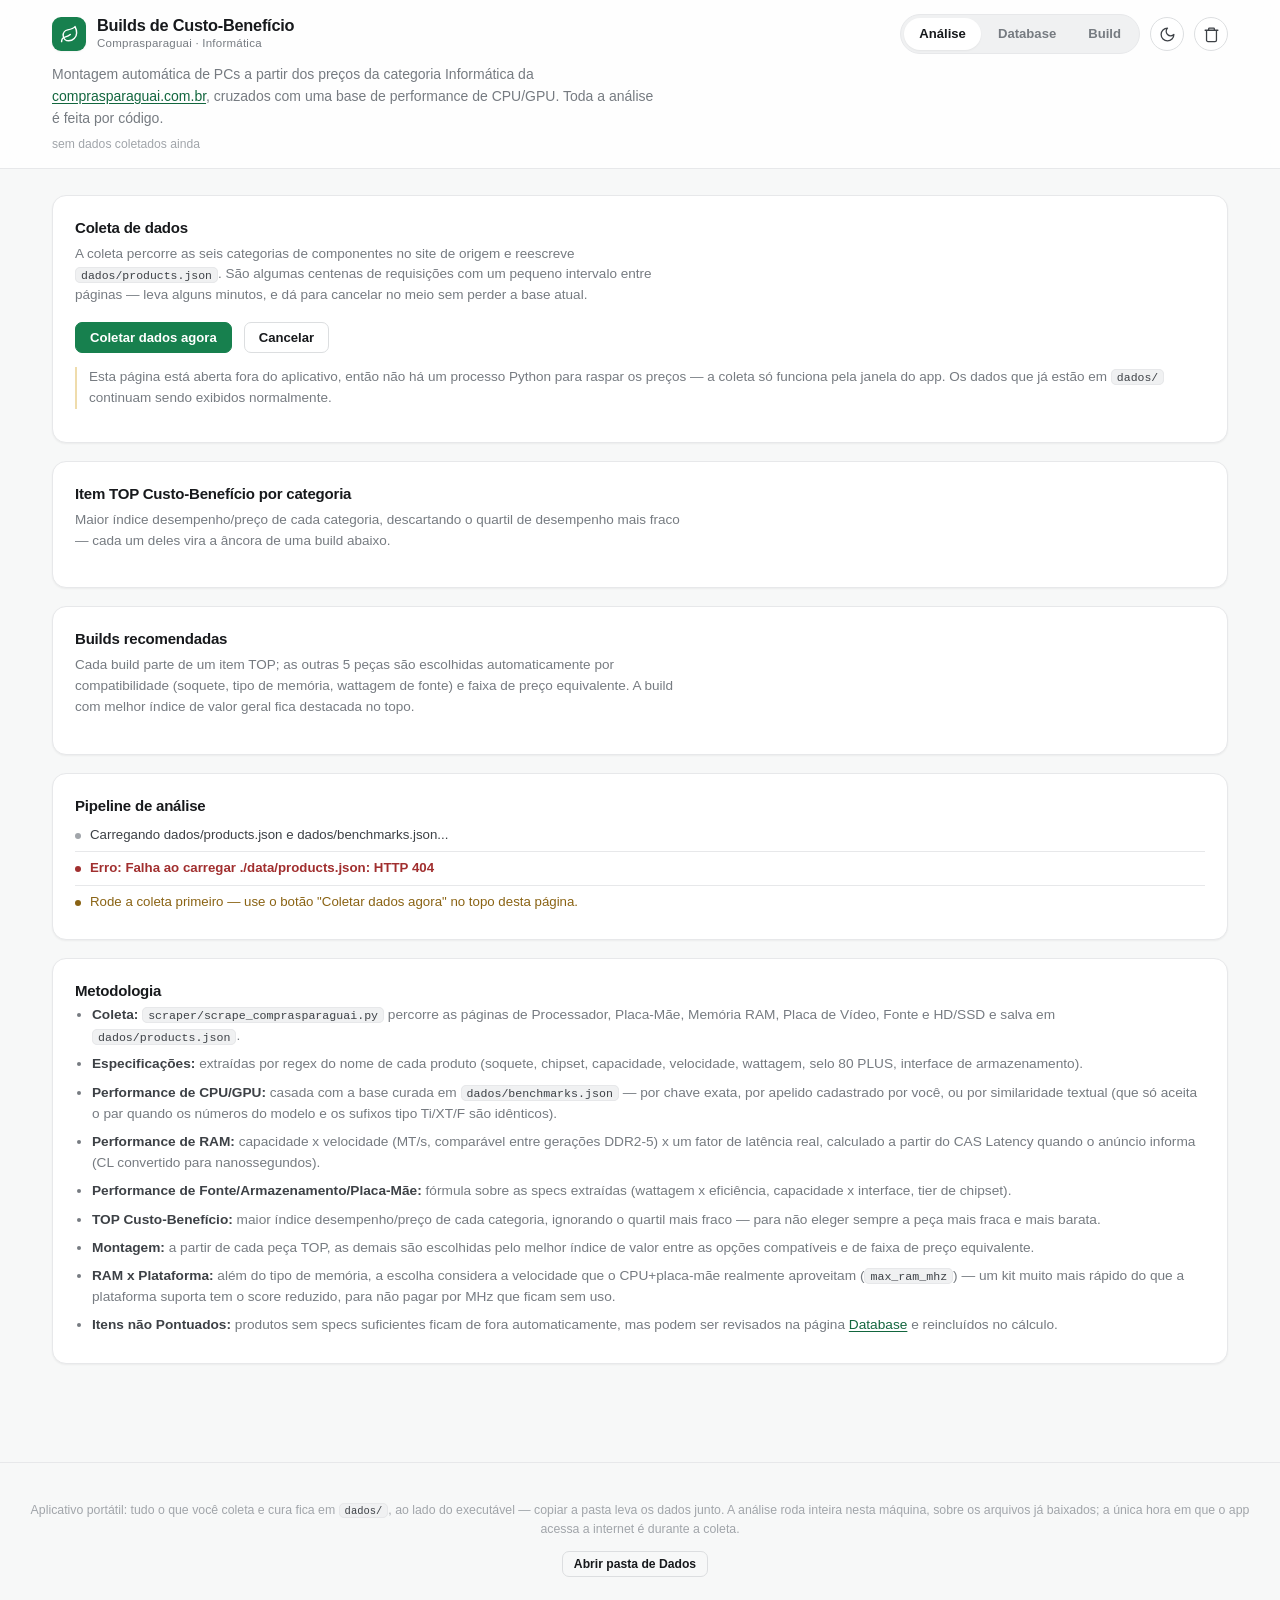
==== commit 4fb063b7: "Renomeia a pagina "Base de Dados" para "Database" So o texto exibido muda -- nome do arquivo (catalo" ====
--- a/index.html
+++ b/index.html
@@ -41,7 +41,7 @@
         <div class="header-actions">
           <nav class="site-nav" aria-label="Seções">
             <a href="index.html" class="active">Análise</a>
-            <a href="catalogo.html">Base de dados</a>
+            <a href="catalogo.html">Database</a>
             <a href="build.html">Build</a>
           </nav>
           <button id="theme-toggle" class="theme-toggle" type="button" aria-label="Alternar tema">
@@ -127,7 +127,7 @@
         <li><strong>TOP Custo-Benefício:</strong> maior índice desempenho/preço de cada categoria, ignorando o quartil mais fraco — para não eleger sempre a peça mais fraca e mais barata.</li>
         <li><strong>Montagem:</strong> a partir de cada peça TOP, as demais são escolhidas pelo melhor índice de valor entre as opções compatíveis e de faixa de preço equivalente.</li>
         <li><strong>RAM x Plataforma:</strong> além do tipo de memória, a escolha considera a velocidade que o CPU+placa-mãe realmente aproveitam (<code>max_ram_mhz</code>) — um kit muito mais rápido do que a plataforma suporta tem o score reduzido, para não pagar por MHz que ficam sem uso.</li>
-        <li><strong>Itens não Pontuados:</strong> produtos sem specs suficientes ficam de fora automaticamente, mas podem ser revisados na página <a href="catalogo.html">Base de dados</a> e reincluídos no cálculo.</li>
+        <li><strong>Itens não Pontuados:</strong> produtos sem specs suficientes ficam de fora automaticamente, mas podem ser revisados na página <a href="catalogo.html">Database</a> e reincluídos no cálculo.</li>
       </ul>
     </section>
   </main>
--- a/css/style.css
+++ b/css/style.css
@@ -543,6 +543,14 @@
   flex-shrink: 0;
 }
 
+/* Seta do botao que abre um menu suspenso: menor e mais discreta que o icone de
+   assunto do botao, que fica com os 15px acima. */
+.btn .btn-caret {
+  width: 12px;
+  height: 12px;
+  opacity: 0.75;
+}
+
 .btn-primary {
   background: var(--accent);
   border-color: var(--accent);
@@ -2197,6 +2205,108 @@
   background: var(--accent);
 }
 
+/* ==================================================== menu suspenso ===== */
+
+/* O wrapper existe so para dar containing block ao .menu absoluto -- mesmo
+   motivo e mesmo par de propriedades de .file-btn. openMenu() aplica esta
+   classe sozinho no elemento que recebe o menu. */
+.menu-anchor {
+  position: relative;
+  display: inline-flex;
+}
+
+/* z-index 50: acima do .site-header (40), para um menu que abre para cima perto
+   do topo nao ficar sob o cabecalho sticky; abaixo do .modal-backdrop (100) e da
+   .toast-stack (200), para um modal ou o toast de confirmacao nunca ficarem
+   escondidos atras de um menu.
+
+   Fundo em --bg-panel e nao --bg-elevated: no tema claro o --bg-elevated e mais
+   ESCURO que o --bg-panel do card atras dele, e um menu flutuante mais escuro
+   que a superficie de baixo le como "afundado" -- o contrario do que ele e. E a
+   mesma receita do .modal: --bg-panel + --border + sombra. */
+.menu {
+  position: absolute;
+  z-index: 50;
+  top: calc(100% + 5px);
+  left: 0;
+  /* a primeira linha e o fallback: uma WebView antiga que nao entenda max()
+     descarta a segunda e fica com a largura fixa, em vez de perder o min-width
+     inteiro e encolher o menu ate o texto. */
+  min-width: 196px;
+  min-width: max(100%, 196px);
+  padding: 5px;
+  display: flex;
+  flex-direction: column;
+  gap: 2px;
+  background: var(--bg-panel);
+  border: 1px solid var(--border);
+  border-radius: var(--radius);
+  box-shadow: var(--shadow-md);
+  animation: pop-in 0.18s cubic-bezier(0.2, 0.9, 0.3, 1);
+}
+
+.menu--up  { top: auto; bottom: calc(100% + 5px); }
+.menu--end { left: auto; right: 0; }
+
+.menu-item {
+  display: flex;
+  align-items: center;
+  gap: 9px;
+  width: 100%;
+  border: 0;
+  background: none;
+  color: var(--text);
+  font-family: inherit;
+  font-size: 0.79rem;
+  font-weight: 540;
+  line-height: 1.4;
+  text-align: left;
+  white-space: nowrap;
+  padding: 7px 10px;
+  border-radius: var(--radius-xs);
+  cursor: pointer;
+}
+
+/* Mesma receita de .modal-close:hover -- a superficie de hover da interface
+   inteira e --bg-hover. O anel de foco vem da regra global de :focus-visible. */
+.menu-item:hover:not(:disabled),
+.menu-item:focus-visible {
+  background: var(--bg-hover);
+  color: var(--text);
+}
+
+.menu-item:disabled {
+  opacity: 0.45;
+  cursor: not-allowed;
+}
+
+.menu-item svg {
+  width: 15px;
+  height: 15px;
+  flex-shrink: 0;
+  color: var(--text-muted);
+}
+
+.menu-item:hover:not(:disabled) svg,
+.menu-item:focus-visible svg {
+  color: var(--text);
+}
+
+/* Ultimo recurso do "copiar": o texto num campo para o usuario copiar a mao. */
+.copy-fallback-area {
+  width: 100%;
+  margin-top: 10px;
+  font-family: var(--font-mono);
+  font-size: 0.74rem;
+  line-height: 1.5;
+  color: var(--text);
+  background: var(--bg-inset);
+  border: 1px solid var(--border-soft);
+  border-radius: var(--radius-sm);
+  padding: 9px 11px;
+  resize: vertical;
+}
+
 /* ============================================================ modal ===== */
 
 .modal-backdrop {
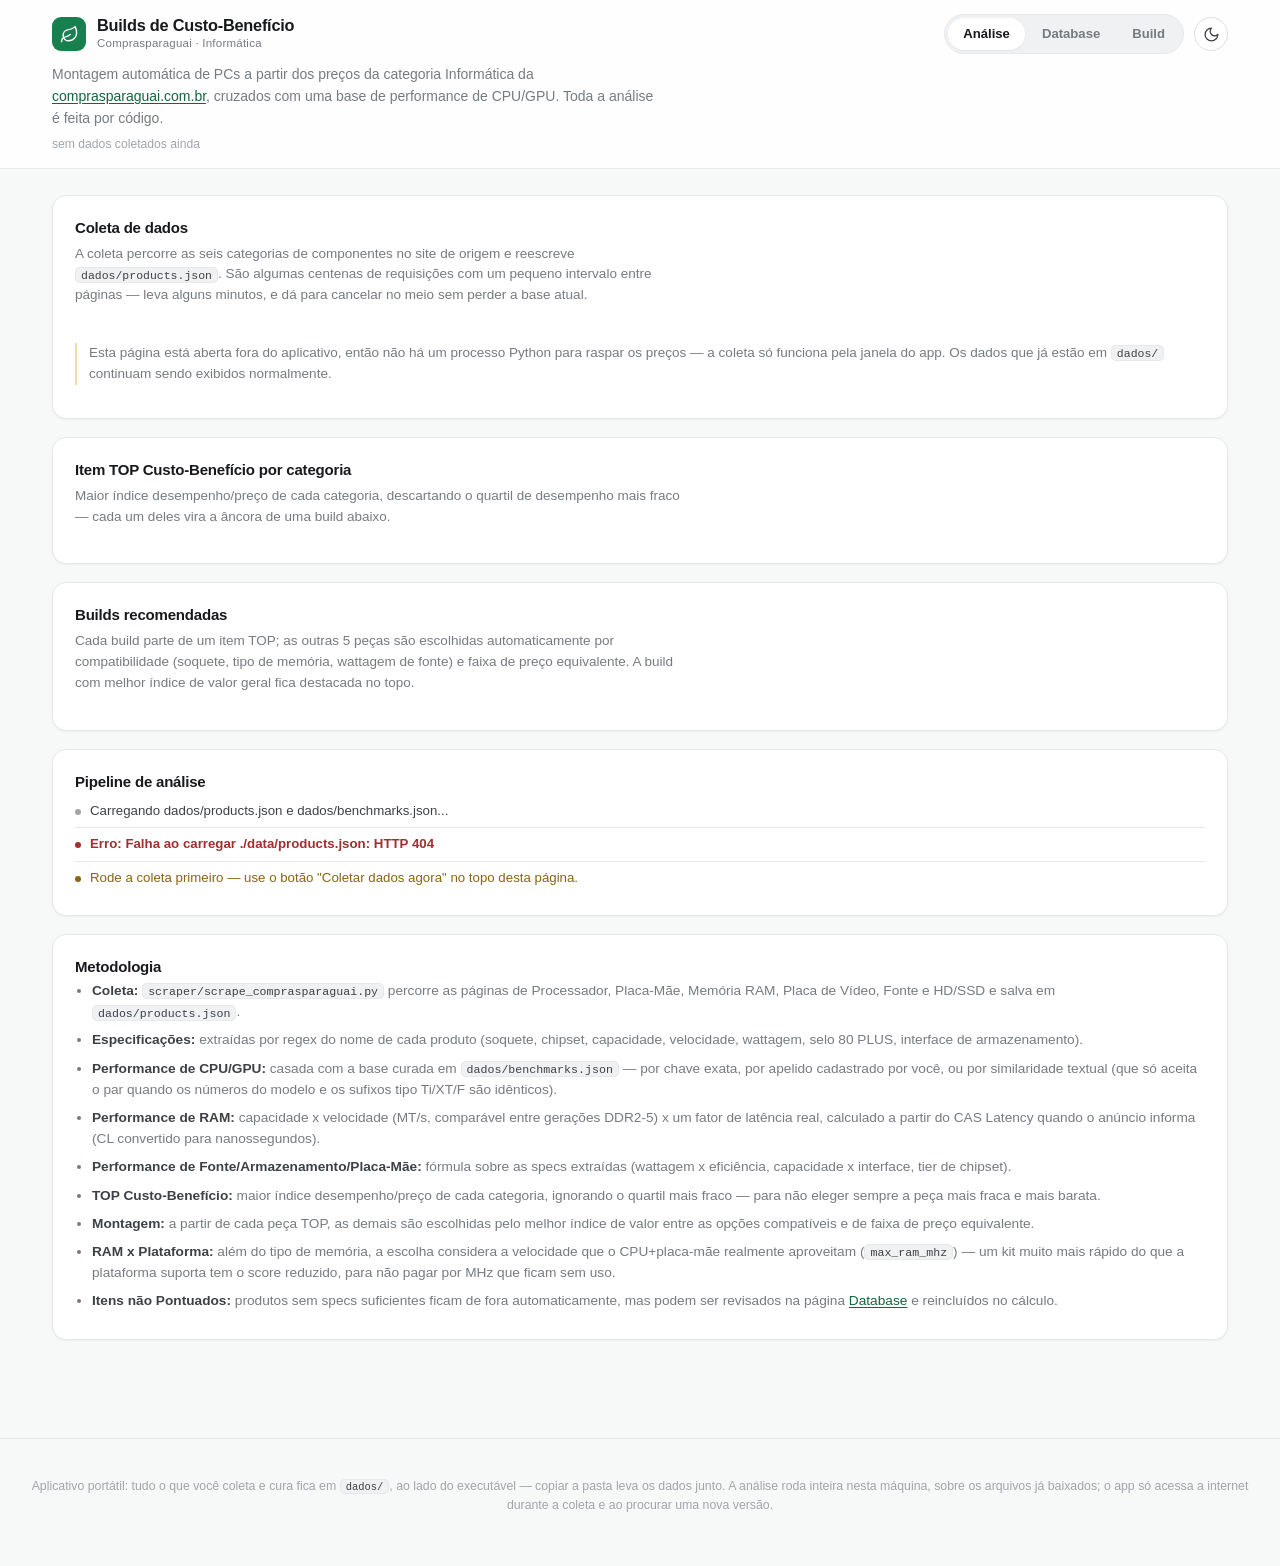
==== commit c7e779c3: "Adiciona verificacao de atualizacoes e corrige bugs de versao/hidden Botao "Buscar atualizacoes" no " ====
--- a/index.html
+++ b/index.html
@@ -136,11 +136,13 @@
     <p>
       Aplicativo portátil: tudo o que você coleta e cura fica em <code>dados/</code>, ao lado do
       executável — copiar a pasta leva os dados junto. A análise roda inteira nesta máquina, sobre
-      os arquivos já baixados; a única hora em que o app acessa a internet é durante a coleta.
+      os arquivos já baixados; o app só acessa a internet durante a coleta e ao procurar uma nova
+      versão.
     </p>
     <p class="footer-actions">
       <button id="open-data-folder" class="btn btn-ghost btn-sm" type="button" hidden>Abrir pasta de Dados</button>
       <span id="app-version" class="footer-version"></span>
+      <button id="check-update" class="btn btn-ghost btn-sm" type="button" hidden>Buscar atualizações</button>
     </p>
   </footer>
 
@@ -153,6 +155,7 @@
   <script src="js/overrides.js"></script>
   <script src="js/scrape-control.js"></script>
   <script src="js/app.js"></script>
+  <script src="js/updater.js"></script>
   <script src="js/app-chrome.js"></script>
 </body>
 </html>
--- a/css/style.css
+++ b/css/style.css
@@ -210,6 +210,18 @@
   box-sizing: border-box;
 }
 
+/*
+ * O `[hidden] { display: none }` do navegador vem da folha do agente, entao
+ * QUALQUER regra de autor que defina `display` o vence -- inclusive
+ * `.btn { display: inline-flex }`. Sem este !important, o atributo `hidden` e
+ * inerte em todo botao do projeto: os do rodape apareciam fora do aplicativo, e
+ * "Abrir pasta de Dados" aparecia no Android, onde nao ha gerenciador de
+ * arquivos nenhum para abrir.
+ */
+[hidden] {
+  display: none !important;
+}
+
 html {
   -webkit-text-size-adjust: 100%;
 }
@@ -1635,6 +1647,48 @@
   font-variant-numeric: tabular-nums;
   color: var(--text-faint);
   opacity: 0.75;
+}
+
+/*
+ * Conteudo do modal de atualizacao. As notas vem do corpo da release em
+ * markdown cru, entao `pre` com quebra automatica: o texto pode ter linhas bem
+ * longas, e um scroll horizontal dentro de um modal e ruim de usar.
+ */
+.update-notes {
+  margin: 6px 0 14px;
+  padding: 10px 12px;
+  max-height: 190px;
+  overflow-y: auto;
+  background: var(--bg-inset);
+  border: 1px solid var(--border-soft);
+  border-radius: var(--radius-sm);
+  font-size: 0.78rem;
+  line-height: 1.5;
+  white-space: pre-wrap;
+  overflow-wrap: anywhere;
+}
+
+.update-steps {
+  margin: 0 0 12px;
+  padding-left: 20px;
+  line-height: 1.6;
+}
+
+.update-steps li + li {
+  margin-top: 5px;
+}
+
+/* O botao aqui e um <a> de verdade (target="_blank" e o unico caminho que o
+ * pywebview e a WebView do Android mandam para o navegador do sistema), entao
+ * precisa perder o sublinhado que os links da pagina tem. */
+.update-cta {
+  display: flex;
+  justify-content: center;
+  margin-top: 16px;
+}
+
+.update-cta .btn {
+  text-decoration: none;
 }
 
 /* ========================================================== catalogo ==== */
